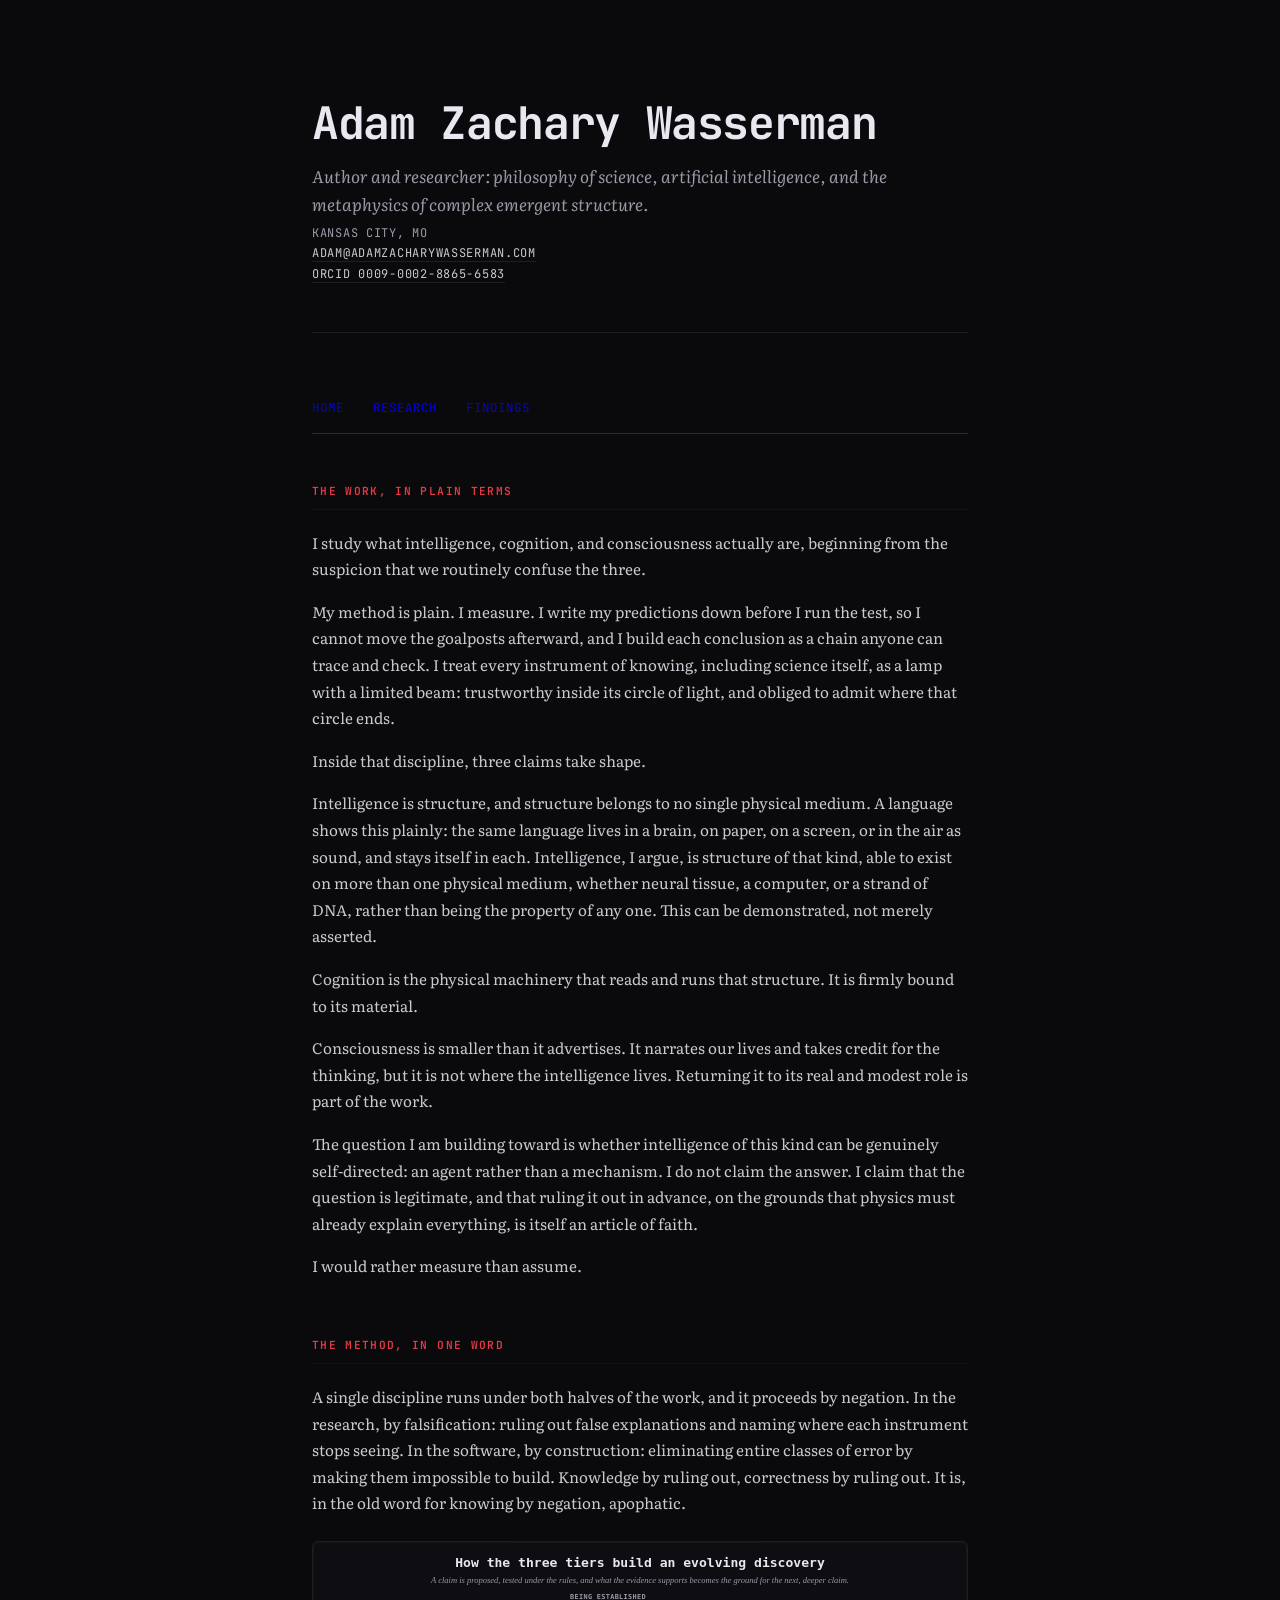
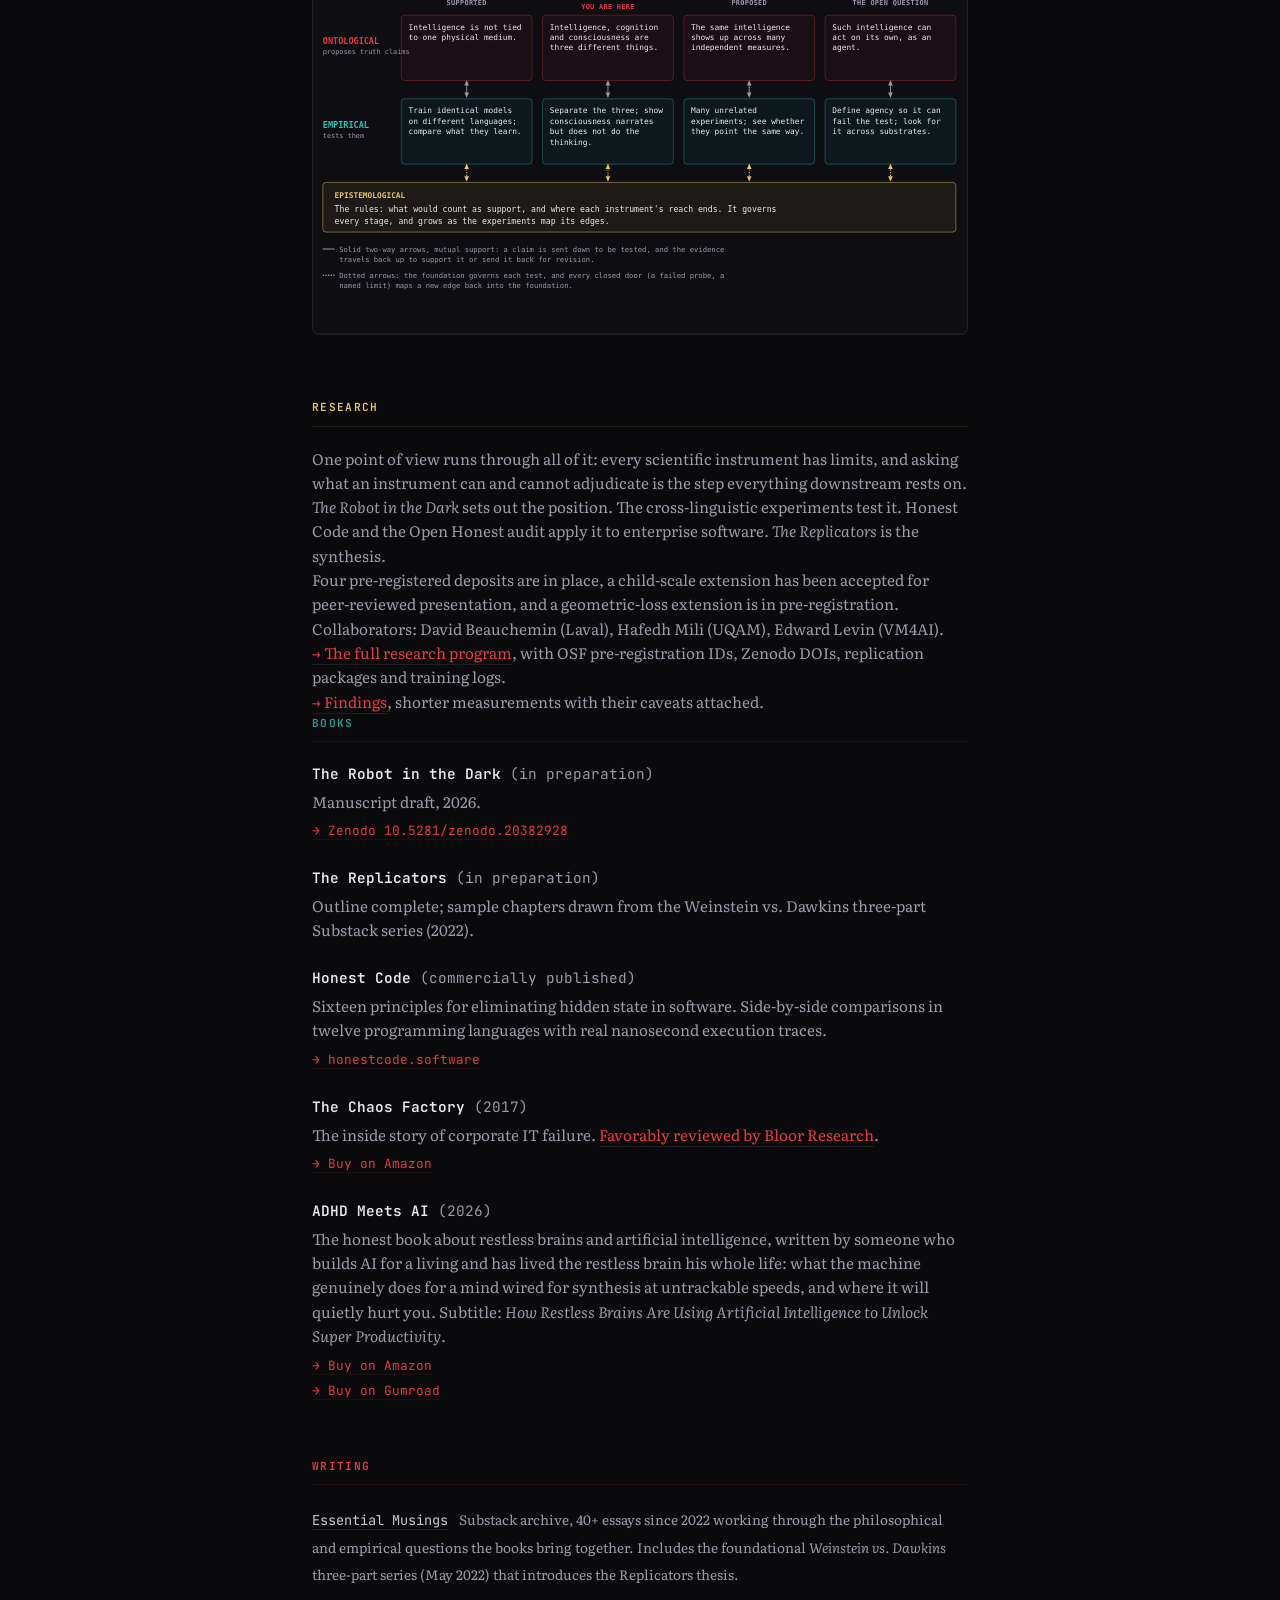
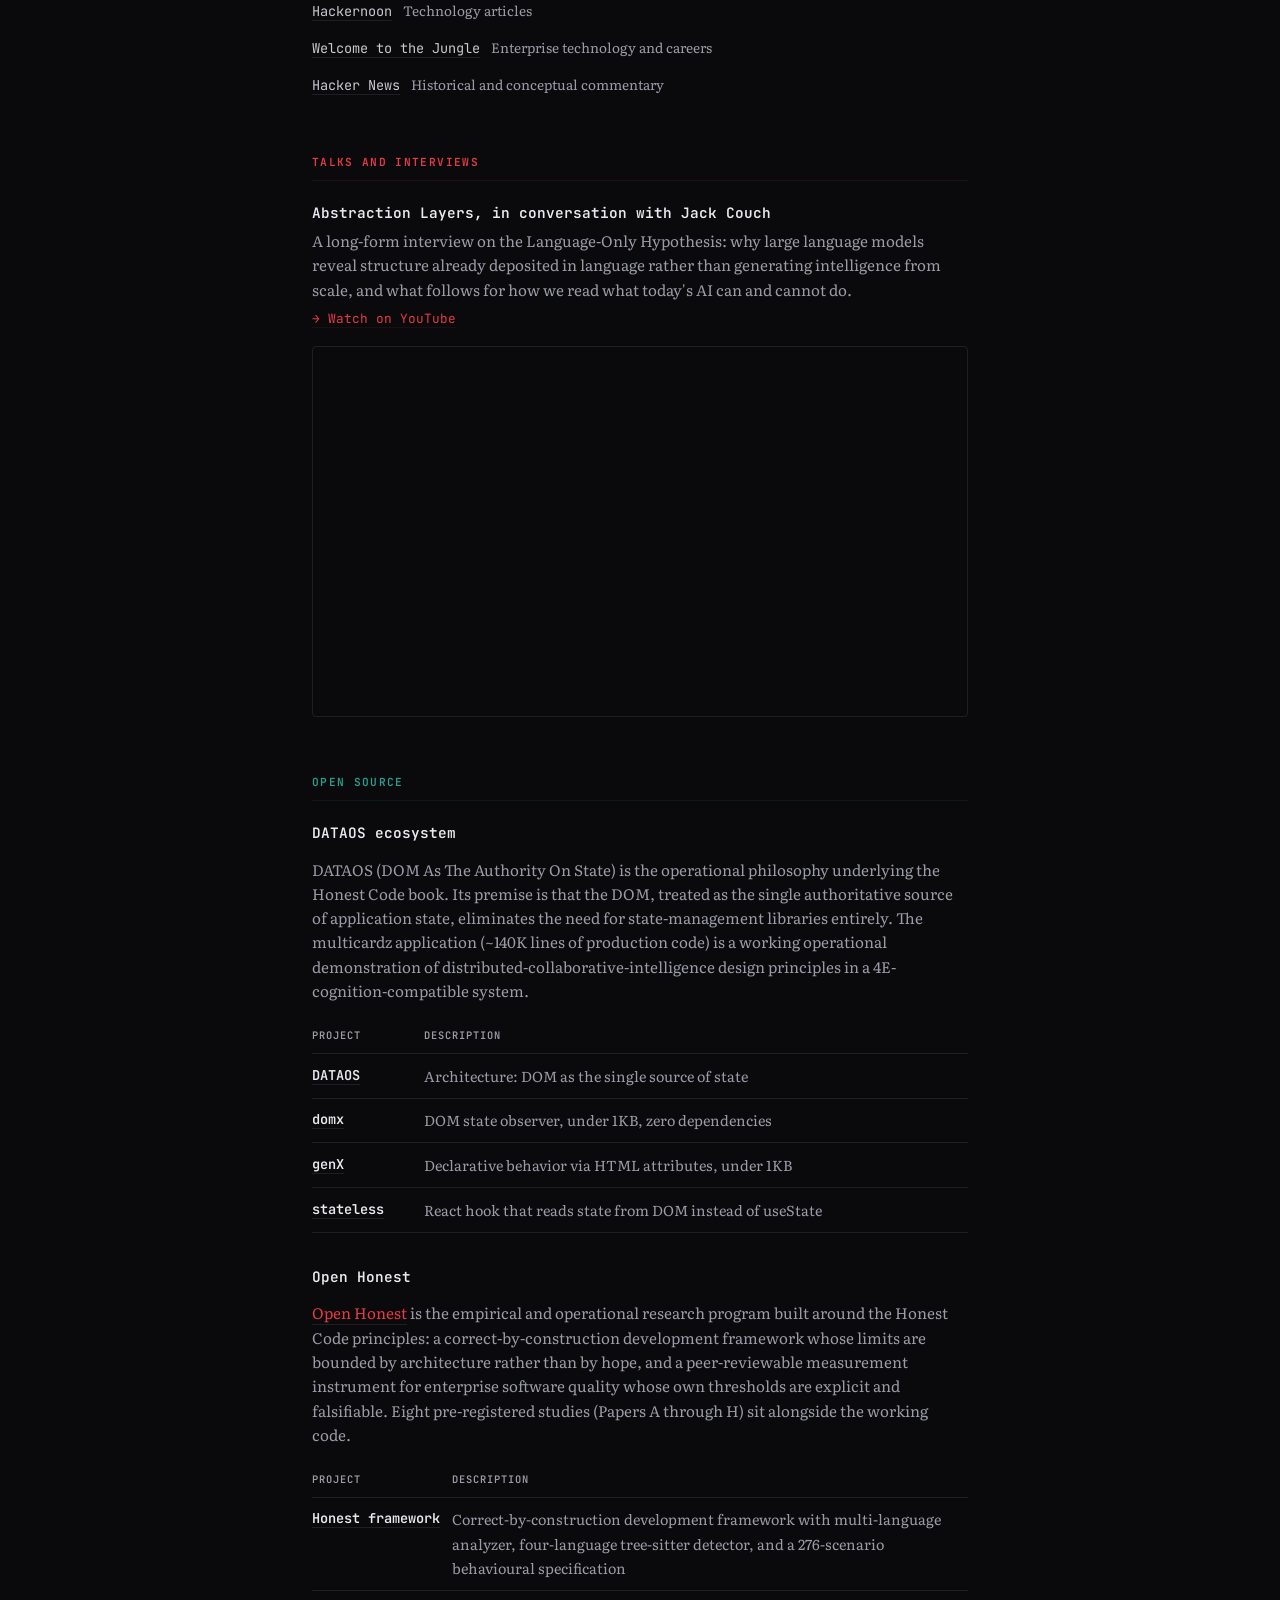
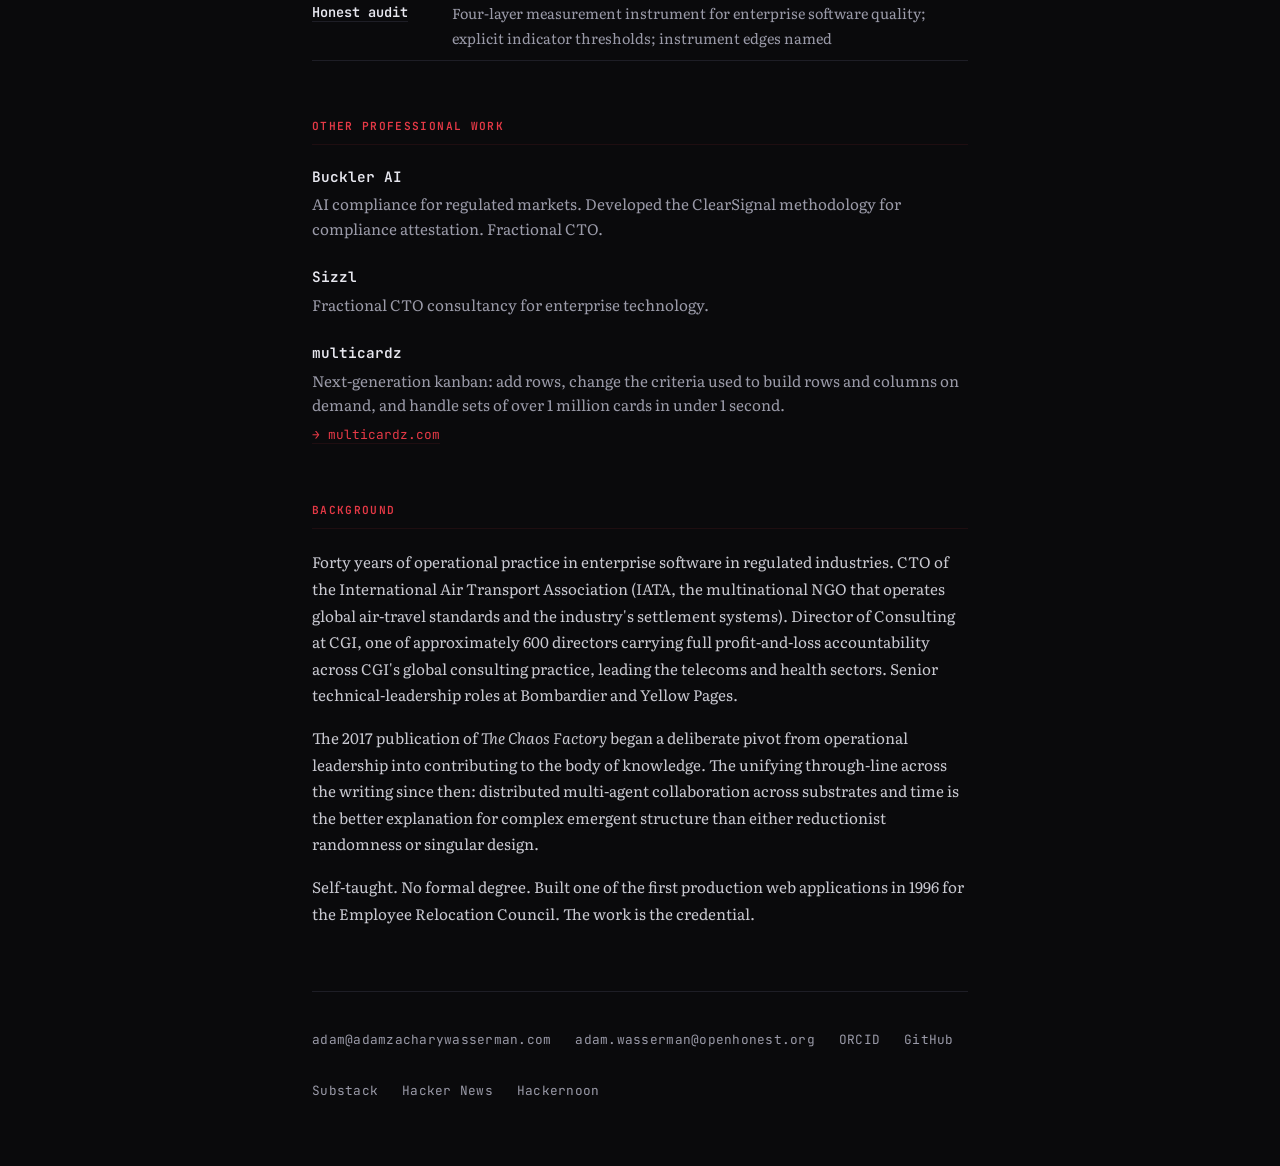
==== public/index.html @ 89b08d32 "Split the hub into three pages, and add findings The index had reached 1,967 words with two research" ====
<!DOCTYPE html>
<html lang="en">
<head>
<meta charset="UTF-8">
<meta name="google-site-verification" content="Gha3lzxGv1ZKmtLuO9eOexTvPUUYBk0QERaucY58g7Y">
<meta name="viewport" content="width=device-width, initial-scale=1.0">
<title>Adam Zachary Wasserman</title>
<meta name="description" content="Adam Zachary Wasserman is an author and researcher working at the intersection of philosophy of science, artificial intelligence, and the metaphysics of complex emergent structure. Author of Honest Code, The Chaos Factory, and ADHD Meets AI; in preparation: The Robot in the Dark and The Replicators.">
<meta name="author" content="Adam Zachary Wasserman">
<meta name="robots" content="index, follow">
<link rel="canonical" href="https://adamzacharywasserman.com">

<meta property="og:type" content="profile">
<meta property="og:title" content="Adam Zachary Wasserman">
<meta property="og:description" content="Author and researcher: philosophy of science, AI, and the metaphysics of complex emergent structure.">
<meta property="og:url" content="https://adamzacharywasserman.com">
<meta property="og:site_name" content="Adam Zachary Wasserman">
<meta property="profile:first_name" content="Adam">
<meta property="profile:last_name" content="Wasserman">

<meta name="twitter:card" content="summary_large_image">
<meta name="twitter:title" content="Adam Zachary Wasserman">
<meta name="twitter:description" content="Author and researcher: philosophy of science, AI, and the metaphysics of complex emergent structure.">
<meta property="og:image" content="https://adamzacharywasserman.com/og-image.png">
<meta name="twitter:image" content="https://adamzacharywasserman.com/og-image.png">

<link rel="preconnect" href="https://fonts.gstatic.com" crossorigin>
<link href="https://fonts.googleapis.com/css2?family=JetBrains+Mono:wght@400;600;700&family=Literata:ital,wght@0,400;0,700;1,400&display=swap" rel="stylesheet">
<link rel="stylesheet" href="style.css">

<script type="application/ld+json">
{
  "@context": "https://schema.org",
  "@graph": [
    {
      "@type": "Person",
      "@id": "https://adamzacharywasserman.com/#person",
      "name": "Adam Zachary Wasserman",
      "givenName": "Adam",
      "additionalName": "Zachary",
      "familyName": "Wasserman",
      "url": "https://adamzacharywasserman.com",
      "identifier": [
        {
          "@type": "PropertyValue",
          "propertyID": "ORCID",
          "value": "0009-0002-8865-6583",
          "url": "https://orcid.org/0009-0002-8865-6583"
        }
      ],
      "email": "mailto:adam@adamzacharywasserman.com",
      "jobTitle": ["Author", "Researcher", "Founder"],
      "description": "Author and independent researcher working at the intersection of philosophy of science, artificial intelligence, and the metaphysics of complex emergent structure. Forty years in enterprise software preceded a deliberate 2017 pivot toward contributing to the body of knowledge.",
      "knowsAbout": [
        "Philosophy of science",
        "Philosophy of mind",
        "Metaphysics of emergence",
        "Instrument-aware epistemology",
        "Distributed cognition",
        "Multi-collaborative intelligences",
        "Language-Only Hypothesis",
        "Scaling Hypothesis (machine learning)",
        "Cross-linguistic LLM training dynamics",
        "BabyLM challenge",
        "Pre-registered empirical research",
        "DOM-based application state (DATAOS)",
        "Software architecture",
        "AI compliance for regulated markets"
      ],
      "sameAs": [
        "https://orcid.org/0009-0002-8865-6583",
        "https://github.com/adamzwasserman",
        "https://news.ycombinator.com/user?id=adamzwasserman",
        "https://hackernoon.com/u/azw",
        "https://www.welcometothejungle.com/en/authors/adam-zachary-wasserman",
        "https://emusings.substack.com",
        "https://honestcode.software",
        "https://dataos.software",
        "https://www.wikidata.org/wiki/Q140256458",
        "https://openalex.org/A5120961559",
        "https://hcommons.org/members/adam-z-wasserman/",
        "https://philpeople.org/profiles/adam-zachary-wasserman",
        "https://openlibrary.org/authors/OL16469310A",
        "https://www.goodreads.com/author/show/23932860.Adam_Zachary_Wasserman",
        "https://osf.io/8t64r/",
        "https://www.linkedin.com/in/adam-zachary-wasserman/",
        "https://www.amazon.com/stores/author/B07Y154YCS",
        "https://ssrn.com/author=12354888",
        "https://zenodo.org/communities/open-honest"
      ],
      "address": {
        "@type": "PostalAddress",
        "addressLocality": "Kansas City",
        "addressRegion": "MO",
        "addressCountry": "US"
      }
    },
    {
      "@type": "Book",
      "name": "The Robot in the Dark: Instruments, Illusions, and the Limits of Knowledge",
      "author": {"@id": "https://adamzacharywasserman.com/#person"},
      "bookFormat": "https://schema.org/EBook",
      "bookEdition": "Manuscript in preparation",
      "identifier": "10.5281/zenodo.20382928",
      "url": "https://doi.org/10.5281/zenodo.20382928",
      "description": "A book about the epistemology of scientific instruments. Its central claim is that every instrument has an edge where the light runs out, and that the most consequential moments in science are not what happens inside the illuminated region but what happens at the boundary. Case studies in evolutionary biology, large language model training, software engineering, and cognitive psychology.",
      "about": ["Philosophy of science", "Epistemology", "Scientific instruments", "Limits of measurement", "LLMs as instruments"]
    },
    {
      "@type": "Book",
      "name": "The Replicators: Multiple Collaborative Intelligences as the Substrate of Complex Structure",
      "author": {"@id": "https://adamzacharywasserman.com/#person"},
      "bookFormat": "https://schema.org/EBook",
      "bookEdition": "In preparation",
      "description": "A book and accompanying empirical research program arguing that complex emergent structure (biological evolution, software systems, language itself) is more parsimoniously explained by multiple collaborative intelligences operating across substrates and time than by either single-creator or no-creator accounts. Grounded in pre-registered controlled experiments on cross-linguistic LLM training dynamics.",
      "about": ["Metaphysics of emergence", "Distributed cognition", "Philosophy of mind", "Evolutionary biology", "Language and thought"]
    },
    {
      "@type": "Book",
      "name": "Honest Code",
      "author": {"@id": "https://adamzacharywasserman.com/#person"},
      "url": "https://honestcode.software",
      "description": "Sixteen principles for eliminating hidden state in software. Side-by-side comparisons in twelve programming languages with real nanosecond execution traces. The core argument: most code complexity comes from hiding state inside classes and objects.",
      "about": ["Software architecture", "State management", "Pure functions", "Type systems"]
    },
    {
      "@type": "Book",
      "name": "The Chaos Factory",
      "author": {"@id": "https://adamzacharywasserman.com/#person"},
      "url": "https://amzn.to/46I8piO",
      "datePublished": "2017",
      "description": "The inside story of corporate IT failure, tracing the history from the Springfield and Harper's Ferry armories through the American System of Manufacture to modern software development. Favorably reviewed by Bloor Research."
    },
    {
      "@type": "Book",
      "name": "ADHD Meets AI: How Restless Brains Are Using Artificial Intelligence to Unlock Super Productivity",
      "author": {"@id": "https://adamzacharywasserman.com/#person"},
      "bookFormat": "https://schema.org/EBook",
      "datePublished": "2026",
      "url": "https://www.amazon.com/dp/B0GX32DJWM",
      "sameAs": "https://adamzwasserman.gumroad.com/l/adhd-meets-ai",
      "description": "The honest book about restless brains and artificial intelligence: what AI actually is, what it genuinely does for a mind wired for synthesis at untrackable speeds, and exactly where it will quietly hurt you. Written by someone who builds AI for a living and has lived the restless brain his whole life.",
      "about": ["ADHD", "Neurodiversity", "Artificial intelligence", "Human-AI collaboration", "Productivity"]
    },
    {
      "@type": "ScholarlyArticle",
      "name": "The Scaling Hypothesis Is Language-Contingent: Evidence from Cross-Linguistic Training Dynamics",
      "author": {"@id": "https://adamzacharywasserman.com/#person"},
      "datePublished": "2026",
      "identifier": "10.5281/zenodo.19423150",
      "url": "https://doi.org/10.5281/zenodo.19423150",
      "description": "Pre-registered controlled ablation training identical 125M-parameter transformers on matched English and French C4 corpora. French achieves grammatical competence at 197M tokens; English remains at chance through 4 billion tokens. Pre-registration: OSF SJ48B.",
      "about": ["Language-contingent scaling", "LLM training dynamics", "Cross-linguistic experiments"]
    },
    {
      "@type": "ScholarlyArticle",
      "name": "English Considered Harmful",
      "author": {"@id": "https://adamzacharywasserman.com/#person"},
      "datePublished": "2026-04-06",
      "identifier": "10.5281/zenodo.19443358",
      "url": "https://doi.org/10.5281/zenodo.19443358",
      "description": "Pre-registered companion to the language-contingent scaling work, examining the consequences for AI research methodology of treating English as the universal training substrate."
    },
    {
      "@type": "ScholarlyArticle",
      "name": "The 70% Rule: When Axiomatic Prompting Helps, and When It Hurts",
      "author": {"@id": "https://adamzacharywasserman.com/#person"},
      "datePublished": "2026",
      "identifier": "10.5281/zenodo.19423100",
      "url": "https://doi.org/10.5281/zenodo.19423100",
      "description": "Pre-registered work on the conditions under which explicit logical axioms in prompts produce qualitatively better outputs on reasoning benchmarks. OSF pre-registrations: 7Z49A, MZF79."
    },
    {
      "@type": "ScholarlyArticle",
      "name": "Process Discipline",
      "author": {"@id": "https://adamzacharywasserman.com/#person"},
      "datePublished": "2026",
      "identifier": "10.5281/zenodo.19355460",
      "url": "https://doi.org/10.5281/zenodo.19355460",
      "description": "Methodological preprint on pre-registered empirical practice for AI-assisted enterprise software development."
    },
    {
      "@type": "SoftwareSourceCode",
      "name": "DATAOS",
      "author": {"@id": "https://adamzacharywasserman.com/#person"},
      "url": "https://dataos.software",
      "description": "DOM As The Authority On State. An architectural philosophy and library ecosystem for web applications that treat the DOM as the single, authoritative source of application state.",
      "programmingLanguage": "JavaScript"
    },
    {
      "@type": "SoftwareSourceCode",
      "name": "Honest framework",
      "author": {"@id": "https://adamzacharywasserman.com/#person"},
      "url": "https://honestframework.software",
      "description": "Correct-by-construction development framework underlying the Honest Code book and the Open Honest research program. Multi-language analyzer, four-language tree-sitter detector, 276-scenario behavioural specification. Architectural constraints bound the codebase to known behaviour domains."
    },
    {
      "@type": "CreativeWork",
      "name": "Honest audit",
      "url": "https://slopaudit.org",
      "author": {"@id": "https://adamzacharywasserman.com/#person"},
      "description": "Four-layer measurement instrument for enterprise software quality, published with explicit indicator thresholds and a peer-reviewable behavioural specification of its own behaviour at boundary cases. Part of the Open Honest empirical research program."
    },
    {
      "@type": "VideoObject",
      "name": "Adam Zachary Wasserman in conversation on Abstraction Layers",
      "description": "A long-form interview on the Language-Only Hypothesis: why large language models reveal structure already deposited in language rather than generating intelligence from scale, and what follows for how we read what today's AI can and cannot do.",
      "thumbnailUrl": "https://i.ytimg.com/vi/-CK3FHftrd8/hqdefault.jpg",
      "url": "https://www.youtube.com/watch?v=-CK3FHftrd8",
      "embedUrl": "https://www.youtube.com/embed/-CK3FHftrd8",
      "about": {"@id": "https://adamzacharywasserman.com/#person"},
      "actor": {"@id": "https://adamzacharywasserman.com/#person"},
      "publisher": {"@type": "Organization", "name": "Abstraction Layers with Jack Couch"}
    }
  ]
}
</script>
</head>
<body>

<main class="hub">

  <header class="hub__identity">
    <h1 class="hub__name">Adam Zachary Wasserman</h1>
    <p class="hub__tagline">Author and researcher: philosophy of science, artificial intelligence, and the metaphysics of complex emergent structure.</p>
    <p class="hub__location">Kansas City, MO</p>
    <p class="hub__location"><a href="mailto:adam@adamzacharywasserman.com">adam@adamzacharywasserman.com</a></p>
    <p class="hub__location"><a href="https://orcid.org/0009-0002-8865-6583">ORCID 0009-0002-8865-6583</a></p>
  </header>
  <nav class="hub__nav" aria-label="Sections">
    <a href="/">Home</a>
    <a href="/research.html">Research</a>
    <a href="/findings.html">Findings</a>
  </nav>


  <section class="hub__section">
    <h2 class="hub__section-title">The work, in plain terms</h2>

    <div class="hub__prose">
      <p>I study what intelligence, cognition, and consciousness actually are, beginning from the suspicion that we routinely confuse the three.</p>

      <p>My method is plain. I measure. I write my predictions down before I run the test, so I cannot move the goalposts afterward, and I build each conclusion as a chain anyone can trace and check. I treat every instrument of knowing, including science itself, as a lamp with a limited beam: trustworthy inside its circle of light, and obliged to admit where that circle ends.</p>

      <p>Inside that discipline, three claims take shape.</p>

      <p>Intelligence is structure, and structure belongs to no single physical medium. A language shows this plainly: the same language lives in a brain, on paper, on a screen, or in the air as sound, and stays itself in each. Intelligence, I argue, is structure of that kind, able to exist on more than one physical medium, whether neural tissue, a computer, or a strand of DNA, rather than being the property of any one. This can be demonstrated, not merely asserted.</p>

      <p>Cognition is the physical machinery that reads and runs that structure. It is firmly bound to its material.</p>

      <p>Consciousness is smaller than it advertises. It narrates our lives and takes credit for the thinking, but it is not where the intelligence lives. Returning it to its real and modest role is part of the work.</p>

      <p>The question I am building toward is whether intelligence of this kind can be genuinely self-directed: an agent rather than a mechanism. I do not claim the answer. I claim that the question is legitimate, and that ruling it out in advance, on the grounds that physics must already explain everything, is itself an article of faith.</p>

      <p>I would rather measure than assume.</p>
    </div>
  </section>

  <section class="hub__section">
    <h2 class="hub__section-title">The method, in one word</h2>

    <div class="hub__prose">
      <p>A single discipline runs under both halves of the work, and it proceeds by negation. In the research, by falsification: ruling out false explanations and naming where each instrument stops seeing. In the software, by construction: eliminating entire classes of error by making them impossible to build. Knowledge by ruling out, correctness by ruling out. It is, in the old word for knowing by negation, apophatic.</p>
    </div>

    <figure style="margin: 1.5rem 0 0;">
      <img src="three-tiers-discovery.svg" alt="How the three tiers build an evolving discovery: the epistemological foundation governs every stage, the empirical layer tests claims, the ontological layer proposes them, and the frontier advances toward the open question." style="width: 100%; height: auto; border: 1px solid var(--border); border-radius: 6px;">
    </figure>
  </section>

  <section class="hub__section">
    <h2 class="hub__section-title hub__section-title--gold">Research</h2>

    <p class="hub__item-desc">One point of view runs through all of it: every scientific instrument has limits, and asking what an instrument can and cannot adjudicate is the step everything downstream rests on. <em>The Robot in the Dark</em> sets out the position. The cross-linguistic experiments test it. Honest Code and the Open Honest audit apply it to enterprise software. <em>The Replicators</em> is the synthesis.</p>

    <p class="hub__item-desc">Four pre-registered deposits are in place, a child-scale extension has been accepted for peer-reviewed presentation, and a geometric-loss extension is in pre-registration. Collaborators: David Beauchemin (Laval), Hafedh Mili (UQAM), Edward Levin (VM4AI).</p>

    <p class="hub__item-desc"><a href="/research.html">&rarr; The full research program</a>, with OSF pre-registration IDs, Zenodo DOIs, replication packages and training logs.</p>

    <p class="hub__item-desc"><a href="/findings.html">&rarr; Findings</a>, shorter measurements with their caveats attached.</p>

    <h2 class="hub__section-title hub__section-title--green">Books</h2>

    <div class="hub__item">
      <h3 class="hub__item-name">The Robot in the Dark <span style="font-weight:400; color: var(--text-dim);">(in preparation)</span></h3>
      <p class="hub__item-desc">Manuscript draft, 2026.</p>
      <p class="hub__item-link"><a href="https://doi.org/10.5281/zenodo.20382928">&rarr; Zenodo 10.5281/zenodo.20382928</a></p>
    </div>

    <div class="hub__item">
      <h3 class="hub__item-name">The Replicators <span style="font-weight:400; color: var(--text-dim);">(in preparation)</span></h3>
      <p class="hub__item-desc">Outline complete; sample chapters drawn from the Weinstein vs. Dawkins three-part Substack series (2022).</p>
    </div>

    <div class="hub__item">
      <h3 class="hub__item-name">Honest Code <span style="font-weight:400; color: var(--text-dim);">(commercially published)</span></h3>
      <p class="hub__item-desc">Sixteen principles for eliminating hidden state in software. Side-by-side comparisons in twelve programming languages with real nanosecond execution traces.</p>
      <p class="hub__item-link"><a href="https://honestcode.software">&rarr; honestcode.software</a></p>
    </div>

    <div class="hub__item">
      <h3 class="hub__item-name">The Chaos Factory <span style="font-weight:400; color: var(--text-dim);">(2017)</span></h3>
      <p class="hub__item-desc">The inside story of corporate IT failure. <a href="https://www.bloorresearch.com/the-chaos-factory-by-adam-wasserman/">Favorably reviewed by Bloor Research</a>.</p>
      <p class="hub__item-link"><a href="https://amzn.to/46I8piO">&rarr; Buy on Amazon</a></p>
    </div>

    <div class="hub__item">
      <h3 class="hub__item-name">ADHD Meets AI <span style="font-weight:400; color: var(--text-dim);">(2026)</span></h3>
      <p class="hub__item-desc">The honest book about restless brains and artificial intelligence, written by someone who builds AI for a living and has lived the restless brain his whole life: what the machine genuinely does for a mind wired for synthesis at untrackable speeds, and where it will quietly hurt you. Subtitle: <em>How Restless Brains Are Using Artificial Intelligence to Unlock Super Productivity</em>.</p>
      <p class="hub__item-link"><a href="https://www.amazon.com/dp/B0GX32DJWM">&rarr; Buy on Amazon</a></p>
      <p class="hub__item-link"><a href="https://adamzwasserman.gumroad.com/l/adhd-meets-ai">&rarr; Buy on Gumroad</a></p>
    </div>
  </section>

  <section class="hub__section">
    <h2 class="hub__section-title">Writing</h2>
    <ul class="hub__links">
      <li><a href="https://emusings.substack.com">Essential Musings</a> <span class="hub__link-label">Substack archive, 40+ essays since 2022 working through the philosophical and empirical questions the books bring together. Includes the foundational <em>Weinstein vs. Dawkins</em> three-part series (May 2022) that introduces the Replicators thesis.</span></li>
      <li><a href="https://hackernoon.com/u/azw">Hackernoon</a> <span class="hub__link-label">Technology articles</span></li>
      <li><a href="https://www.welcometothejungle.com/en/authors/adam-zachary-wasserman">Welcome to the Jungle</a> <span class="hub__link-label">Enterprise technology and careers</span></li>
      <li><a href="https://news.ycombinator.com/user?id=adamzwasserman">Hacker News</a> <span class="hub__link-label">Historical and conceptual commentary</span></li>
    </ul>
  </section>

  <section class="hub__section">
    <h2 class="hub__section-title">Talks and interviews</h2>

    <div class="hub__item">
      <h3 class="hub__item-name">Abstraction Layers, in conversation with Jack Couch</h3>
      <p class="hub__item-desc">A long-form interview on the Language-Only Hypothesis: why large language models reveal structure already deposited in language rather than generating intelligence from scale, and what follows for how we read what today's AI can and cannot do.</p>
      <p class="hub__item-link"><a href="https://www.youtube.com/watch?v=-CK3FHftrd8">&rarr; Watch on YouTube</a></p>
      <div style="position: relative; width: 100%; padding-bottom: 56.25%; margin-top: 1rem; border: 1px solid var(--border); border-radius: 4px; overflow: hidden;">
        <iframe src="https://www.youtube-nocookie.com/embed/-CK3FHftrd8" title="Abstraction Layers, in conversation with Jack Couch" loading="lazy" allow="accelerometer; autoplay; clipboard-write; encrypted-media; gyroscope; picture-in-picture; web-share" allowfullscreen style="position: absolute; top: 0; left: 0; width: 100%; height: 100%; border: 0;"></iframe>
      </div>
    </div>
  </section>

  <section class="hub__section">
    <h2 class="hub__section-title hub__section-title--green">Open source</h2>

    <h3 class="hub__item-name" style="margin-top: 0.5rem; margin-bottom: 0.75rem;">DATAOS ecosystem</h3>
    <p class="hub__item-desc" style="margin-bottom: 1rem;">DATAOS (DOM As The Authority On State) is the operational philosophy underlying the Honest Code book. Its premise is that the DOM, treated as the single authoritative source of application state, eliminates the need for state-management libraries entirely. The multicardz application (~140K lines of production code) is a working operational demonstration of distributed-collaborative-intelligence design principles in a 4E-cognition-compatible system.</p>

    <table class="hub__table">
      <thead>
        <tr>
          <th>Project</th>
          <th>Description</th>
        </tr>
      </thead>
      <tbody>
        <tr>
          <td><a href="https://dataos.software">DATAOS</a></td>
          <td>Architecture: DOM as the single source of state</td>
        </tr>
        <tr>
          <td><a href="https://domx.software">domx</a></td>
          <td>DOM state observer, under 1KB, zero dependencies</td>
        </tr>
        <tr>
          <td><a href="https://genx.software">genX</a></td>
          <td>Declarative behavior via HTML attributes, under 1KB</td>
        </tr>
        <tr>
          <td><a href="https://stateless.software">stateless</a></td>
          <td>React hook that reads state from DOM instead of useState</td>
        </tr>
      </tbody>
    </table>

    <h3 class="hub__item-name" style="margin-top: 2rem; margin-bottom: 0.75rem;">Open Honest</h3>
    <p class="hub__item-desc" style="margin-bottom: 1rem;"><a href="https://openhonest.org">Open Honest</a> is the empirical and operational research program built around the Honest Code principles: a correct-by-construction development framework whose limits are bounded by architecture rather than by hope, and a peer-reviewable measurement instrument for enterprise software quality whose own thresholds are explicit and falsifiable. Eight pre-registered studies (Papers A through H) sit alongside the working code.</p>

    <table class="hub__table">
      <thead>
        <tr>
          <th>Project</th>
          <th>Description</th>
        </tr>
      </thead>
      <tbody>
        <tr>
          <td><a href="https://honestframework.software">Honest framework</a></td>
          <td>Correct-by-construction development framework with multi-language analyzer, four-language tree-sitter detector, and a 276-scenario behavioural specification</td>
        </tr>
        <tr>
          <td><a href="https://slopaudit.org">Honest audit</a></td>
          <td>Four-layer measurement instrument for enterprise software quality; explicit indicator thresholds; instrument edges named</td>
        </tr>
      </tbody>
    </table>
  </section>

  <section class="hub__section">
    <h2 class="hub__section-title">Other professional work</h2>

    <div class="hub__item">
      <h3 class="hub__item-name">Buckler AI</h3>
      <p class="hub__item-desc">AI compliance for regulated markets. Developed the ClearSignal methodology for compliance attestation. Fractional CTO.</p>
    </div>

    <div class="hub__item">
      <h3 class="hub__item-name">Sizzl</h3>
      <p class="hub__item-desc">Fractional CTO consultancy for enterprise technology.</p>
    </div>

    <div class="hub__item">
      <h3 class="hub__item-name">multicardz</h3>
      <p class="hub__item-desc">Next-generation kanban: add rows, change the criteria used to build rows and columns on demand, and handle sets of over 1 million cards in under 1 second.</p>
      <p class="hub__item-link"><a href="https://www.multicardz.com">&rarr; multicardz.com</a></p>
    </div>
  </section>

  <section class="hub__section">
    <h2 class="hub__section-title">Background</h2>
    <div class="hub__prose">
      <p>Forty years of operational practice in enterprise software in regulated industries. CTO of the International Air Transport Association (IATA, the multinational NGO that operates global air-travel standards and the industry's settlement systems). Director of Consulting at CGI, one of approximately 600 directors carrying full profit-and-loss accountability across CGI's global consulting practice, leading the telecoms and health sectors. Senior technical-leadership roles at Bombardier and Yellow Pages.</p>
      <p>The 2017 publication of <em>The Chaos Factory</em> began a deliberate pivot from operational leadership into contributing to the body of knowledge. The unifying through-line across the writing since then: distributed multi-agent collaboration across substrates and time is the better explanation for complex emergent structure than either reductionist randomness or singular design.</p>
      <p>Self-taught. No formal degree. Built one of the first production web applications in 1996 for the Employee Relocation Council. The work is the credential.</p>
    </div>
  </section>

  <footer class="hub__contact">
    <ul class="hub__contact-list">
      <li><a href="mailto:adam@adamzacharywasserman.com">adam@adamzacharywasserman.com</a></li>
      <li><a href="mailto:adam.wasserman@openhonest.org">adam.wasserman@openhonest.org</a></li>
      <li><a href="https://orcid.org/0009-0002-8865-6583">ORCID</a></li>
      <li><a href="https://github.com/adamzwasserman">GitHub</a></li>
      <li><a href="https://emusings.substack.com">Substack</a></li>
      <li><a href="https://news.ycombinator.com/user?id=adamzwasserman">Hacker News</a></li>
      <li><a href="https://hackernoon.com/u/azw">Hackernoon</a></li>
    </ul>
  </footer>

</main>

</body>
</html>
---- public/style.css ----
/* Adam Zachary Wasserman — Hub Page */

:root {
  --bg: #0a0a0c;
  --surface: #111116;
  --border: #1e1e26;
  --border-warm: #2a2520;
  --text: #c8c8d0;
  --text-dim: #9a9aa8;
  --text-bright: #e8e8f0;
  --red: #e63946;
  --red-dim: #e6394618;
  --green: #2a9d8f;
  --green-dim: #2a9d8f18;
  --gold: #e9c46a;
  --gold-dim: #e9c46a18;
  --mono: 'JetBrains Mono', 'JetBrains Mono Fallback', monospace;
  --serif: 'Literata', 'Literata Fallback', Georgia, serif;
}

@font-face {
  font-family: 'JetBrains Mono Fallback';
  src: local('Courier New'), local('Courier');
  size-adjust: 95%;
  ascent-override: 100%;
  descent-override: 25%;
  line-gap-override: 0%;
}

@font-face {
  font-family: 'Literata Fallback';
  src: local('Georgia'), local('Times New Roman');
  size-adjust: 103%;
  ascent-override: 95%;
  descent-override: 25%;
  line-gap-override: 0%;
}

* {
  margin: 0;
  padding: 0;
  box-sizing: border-box;
}

html {
  font-size: 16px;
  scroll-behavior: smooth;
}

body {
  background: var(--bg);
  color: var(--text);
  font-family: var(--serif);
  line-height: 1.7;
  -webkit-font-smoothing: antialiased;
  -moz-osx-font-smoothing: grayscale;
  overflow-x: hidden;
}

/* ===== LAYOUT ===== */

.hub {
  max-width: 720px;
  margin: 0 auto;
  padding: 6rem 2rem 4rem;
}

/* ===== IDENTITY BLOCK ===== */

.hub__identity {
  margin-bottom: 4rem;
  padding-bottom: 3rem;
  border-bottom: 1px solid var(--border);
}

.hub__name {
  font-family: var(--mono);
  font-size: clamp(1.8rem, 4vw, 2.8rem);
  font-weight: 700;
  color: var(--text-bright);
  letter-spacing: -0.03em;
  line-height: 1.2;
  margin-bottom: 0.75rem;
}

.hub__tagline {
  font-family: var(--serif);
  font-size: 1.05rem;
  color: var(--text-dim);
  font-style: italic;
  margin-bottom: 0.25rem;
}

.hub__location {
  font-family: var(--mono);
  font-size: 0.75rem;
  color: var(--text-dim);
  letter-spacing: 0.06em;
  text-transform: uppercase;
}

.hub__location a {
  color: var(--text);
  text-decoration: none;
  border-bottom: 1px solid var(--border);
  transition: border-color 0.2s;
}

.hub__location a:hover {
  border-color: var(--red);
}

/* ===== SECTIONS ===== */

.hub__section {
  margin-bottom: 3.5rem;
}

.hub__section-title {
  font-family: var(--mono);
  font-size: 0.7rem;
  font-weight: 600;
  letter-spacing: 0.12em;
  text-transform: uppercase;
  color: var(--red);
  margin-bottom: 1.25rem;
  padding-bottom: 0.5rem;
  border-bottom: 1px solid var(--red-dim);
}

.hub__section-title--green {
  color: var(--green);
  border-bottom-color: var(--green-dim);
}

.hub__section-title--gold {
  color: var(--gold);
  border-bottom-color: var(--gold-dim);
}

/* ===== ITEMS ===== */

.hub__item {
  margin-bottom: 1.5rem;
}

.hub__item-name {
  font-family: var(--mono);
  font-size: 0.9rem;
  font-weight: 600;
  color: var(--text-bright);
  margin-bottom: 0.2rem;
}

.hub__item-name a {
  color: var(--text-bright);
  text-decoration: none;
  border-bottom: 1px solid var(--border);
  transition: border-color 0.2s;
}

.hub__item-name a:hover {
  border-color: var(--red);
}

.hub__item-desc {
  font-size: 0.95rem;
  color: var(--text-dim);
  line-height: 1.6;
}

.hub__item-desc a {
  color: var(--red);
  text-decoration: none;
  border-bottom: 1px solid var(--border);
  transition: border-color 0.2s;
}

.hub__item-desc a:hover {
  border-color: var(--red);
}

/* ===== ITEM LINK LINE ===== */

.hub__item-link {
  font-family: var(--mono);
  font-size: 0.8rem;
  margin-top: 0.4rem;
}

.hub__item-link + .hub__item-link {
  margin-top: 0.2rem;
}

.hub__item-link a {
  color: var(--red);
  text-decoration: none;
  border-bottom: 1px solid var(--red-dim);
  transition: border-color 0.2s;
}

.hub__item-link a:hover {
  border-color: var(--red);
}

/* ===== PROJECT TABLE ===== */

.hub__table {
  width: 100%;
  border-collapse: collapse;
  margin-top: 0.5rem;
}

.hub__table th {
  font-family: var(--mono);
  font-size: 0.65rem;
  font-weight: 600;
  letter-spacing: 0.1em;
  text-transform: uppercase;
  color: var(--text-dim);
  text-align: left;
  padding: 0.5rem 0.75rem 0.5rem 0;
  border-bottom: 1px solid var(--border);
}

.hub__table td {
  font-size: 0.9rem;
  padding: 0.6rem 0.75rem 0.6rem 0;
  border-bottom: 1px solid var(--border);
  vertical-align: top;
}

.hub__table td:first-child {
  font-family: var(--mono);
  font-size: 0.85rem;
  font-weight: 600;
  color: var(--text-bright);
  white-space: nowrap;
}

.hub__table td:first-child a {
  color: var(--text-bright);
  text-decoration: none;
  border-bottom: 1px solid var(--border);
  transition: border-color 0.2s;
}

.hub__table td:first-child a:hover {
  border-color: var(--green);
}

.hub__table td:last-child {
  color: var(--text-dim);
}

/* ===== BACKGROUND BLOCK ===== */

.hub__prose {
  font-size: 0.95rem;
  line-height: 1.75;
  color: var(--text);
}

.hub__prose p + p {
  margin-top: 1rem;
}

/* ===== LINKS LIST ===== */

.hub__links {
  list-style: none;
}

.hub__links li {
  margin-bottom: 0.6rem;
}

.hub__links a {
  font-family: var(--mono);
  font-size: 0.85rem;
  color: var(--text);
  text-decoration: none;
  border-bottom: 1px solid var(--border);
  transition: border-color 0.2s, color 0.2s;
}

.hub__links a:hover {
  color: var(--text-bright);
  border-color: var(--text-dim);
}

.hub__links .hub__link-label {
  color: var(--text-dim);
  font-family: var(--serif);
  font-size: 0.85rem;
  margin-left: 0.5rem;
}

/* ===== CONTACT ===== */

.hub__contact {
  margin-top: 4rem;
  padding-top: 2rem;
  border-top: 1px solid var(--border);
}

.hub__contact-list {
  list-style: none;
  display: flex;
  flex-wrap: wrap;
  gap: 1.5rem;
}

.hub__contact-list a {
  font-family: var(--mono);
  font-size: 0.8rem;
  color: var(--text-dim);
  text-decoration: none;
  letter-spacing: 0.02em;
  transition: color 0.2s;
}

.hub__contact-list a:hover {
  color: var(--text-bright);
}

/* ===== RESPONSIVE ===== */

@media (max-width: 600px) {
  .hub {
    padding: 4rem 1.25rem 3rem;
  }

  .hub__table td:first-child {
    white-space: normal;
  }

  .hub__contact-list {
    flex-direction: column;
    gap: 0.75rem;
  }
}

/* Section navigation. Added 2026-08-29 when the hub was split into three
   pages: the front page, the full research apparatus, and shorter findings.
   The index had reached 1,967 words with two overlapping research sections
   carrying half of it, so a reader met the same material twice. */
.hub__nav {
  display: flex;
  gap: 1.75rem;
  margin: 0 0 3rem;
  padding-bottom: 0.9rem;
  border-bottom: 1px solid currentColor;
  border-color: color-mix(in srgb, currentColor 18%, transparent);
  font-family: 'JetBrains Mono', ui-monospace, monospace;
  font-size: 0.78rem;
  letter-spacing: 0.09em;
  text-transform: uppercase;
}
.hub__nav a { text-decoration: none; opacity: 1; }
.hub__nav a[aria-current="page"] { opacity: 0.55; }
.hub__nav a:hover { text-decoration: underline; }
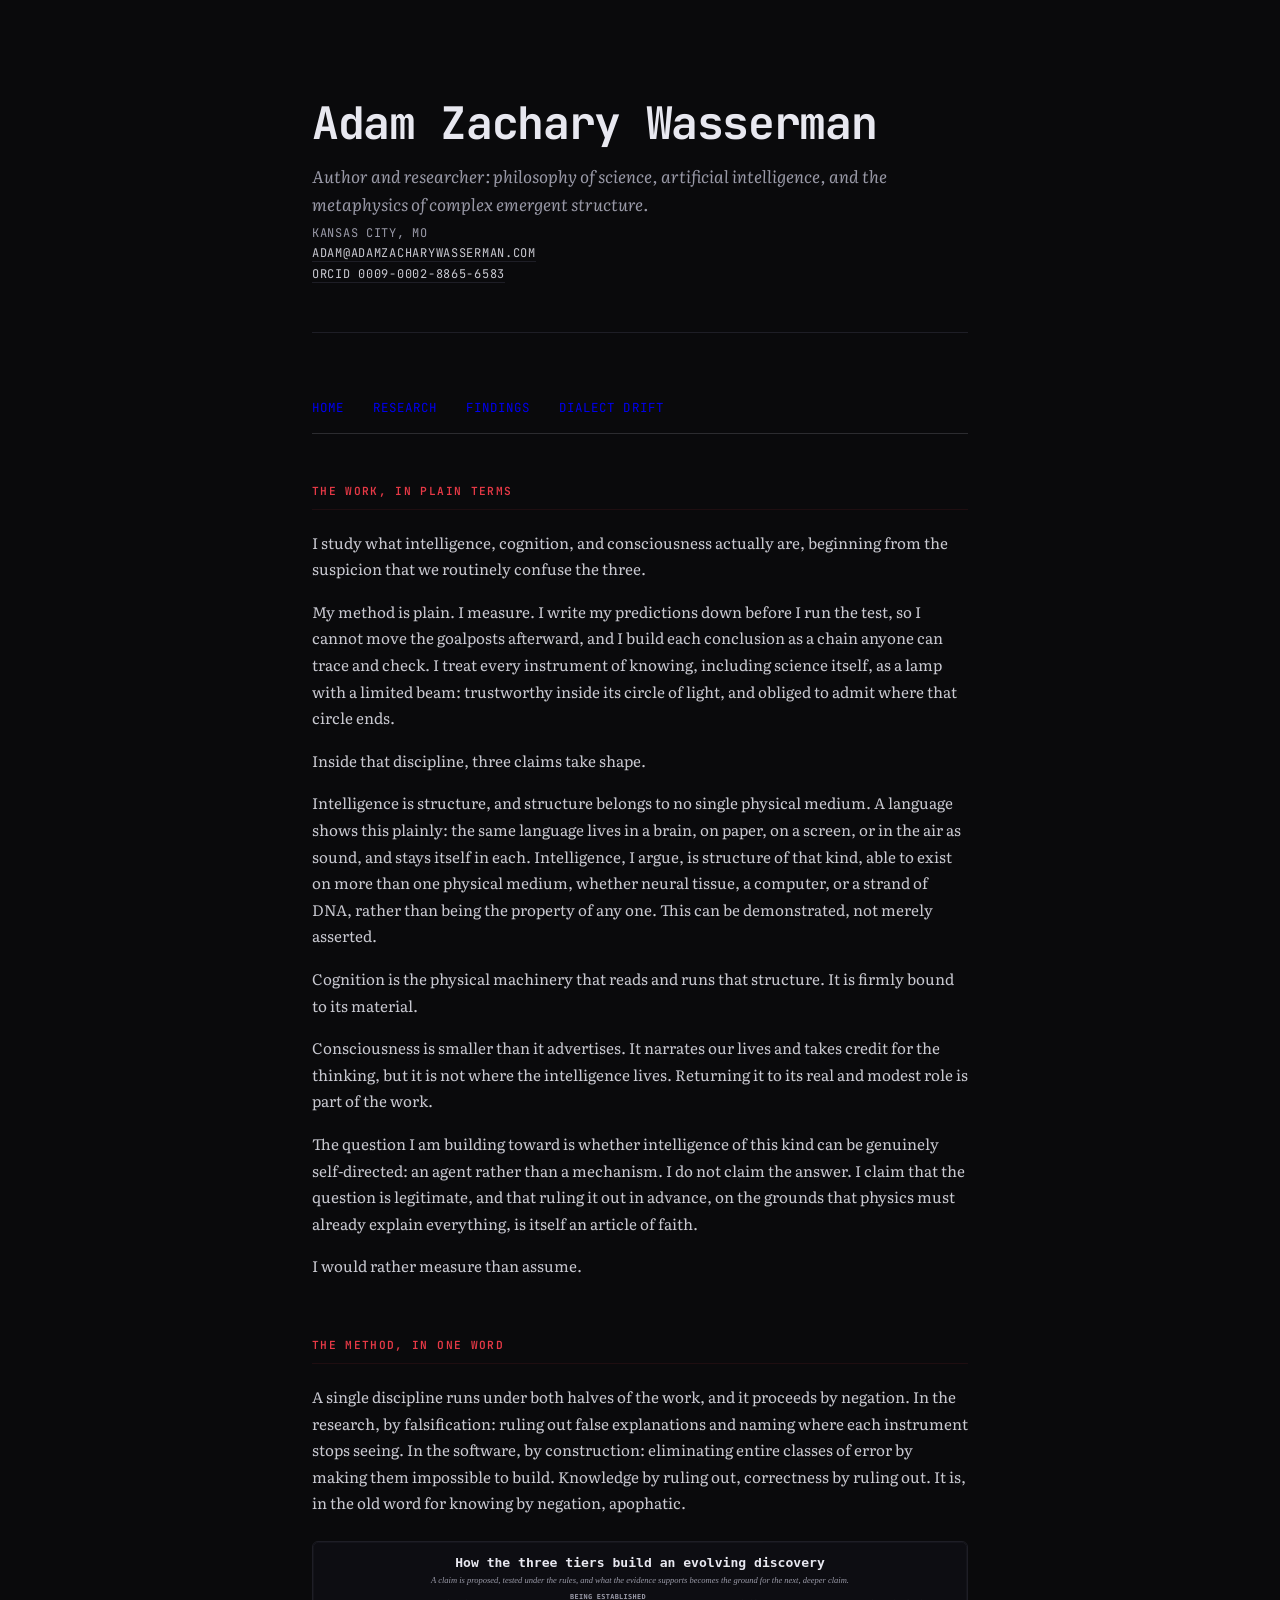
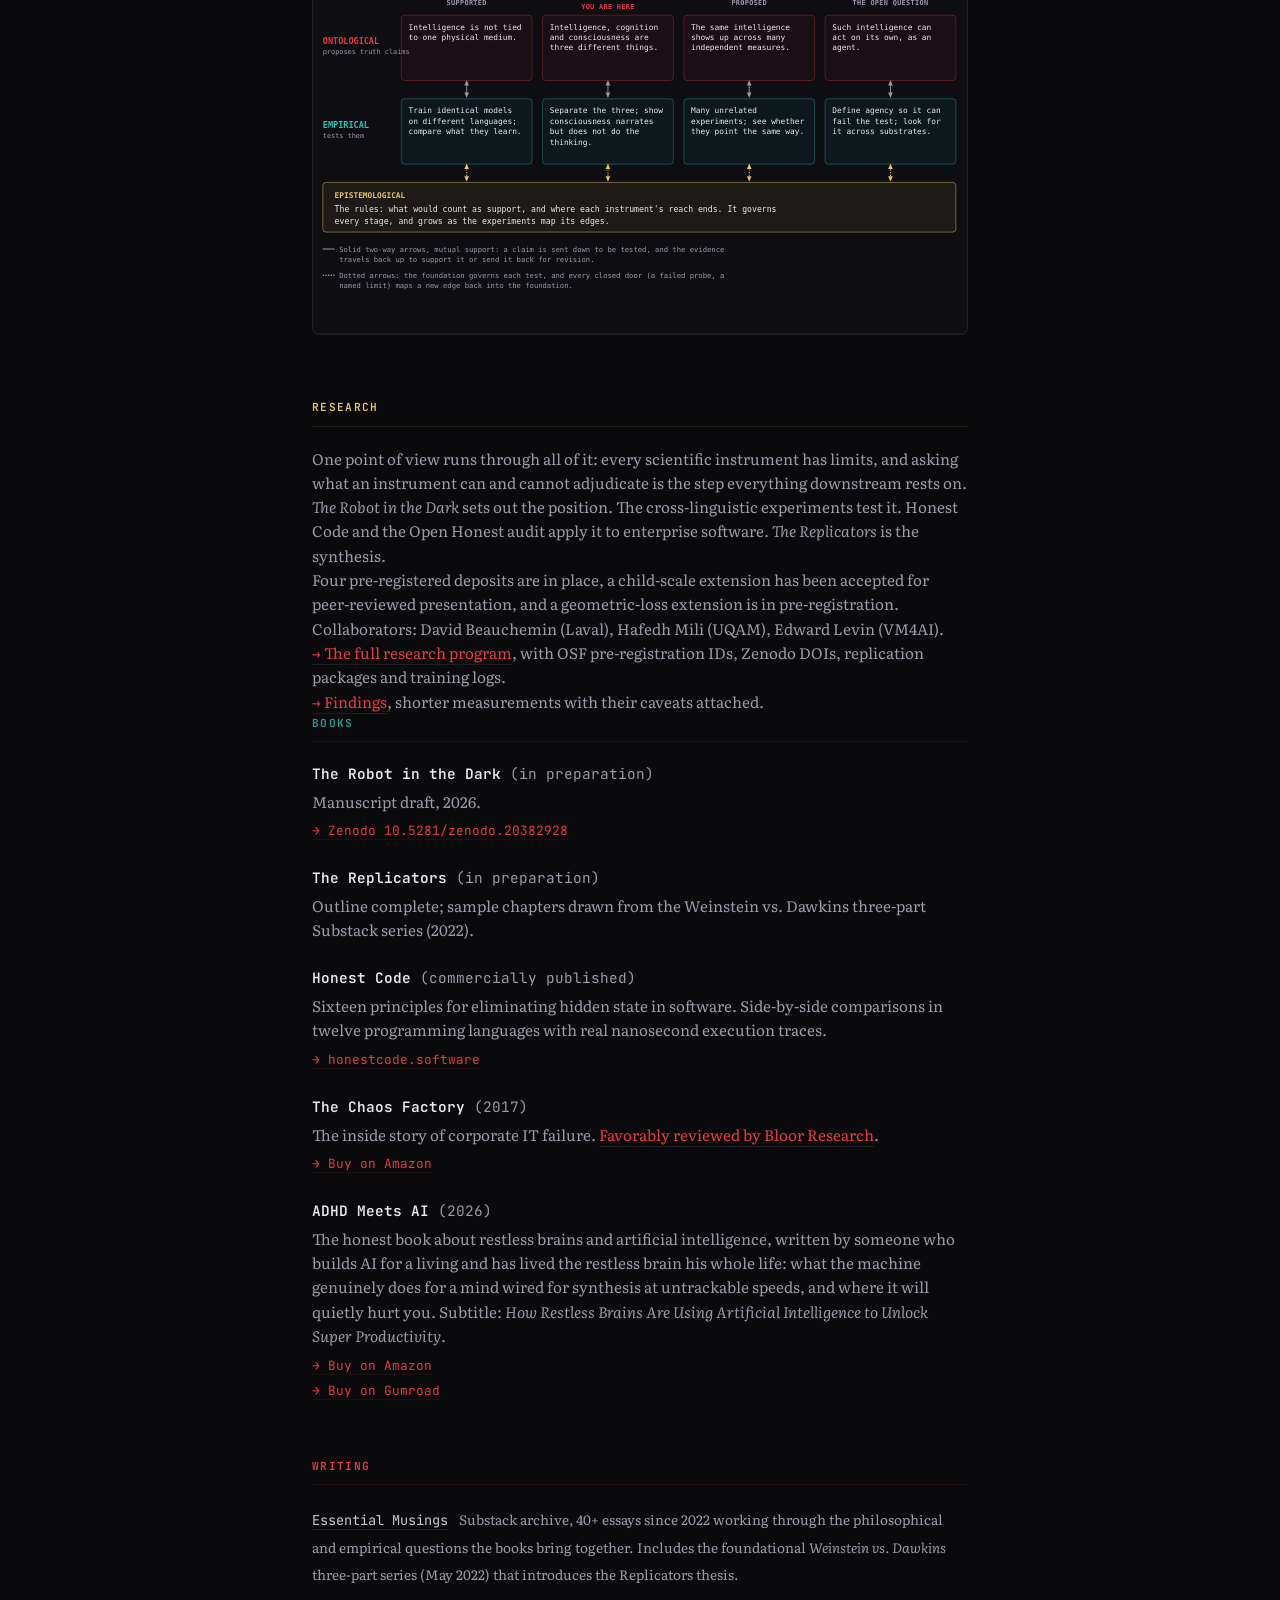
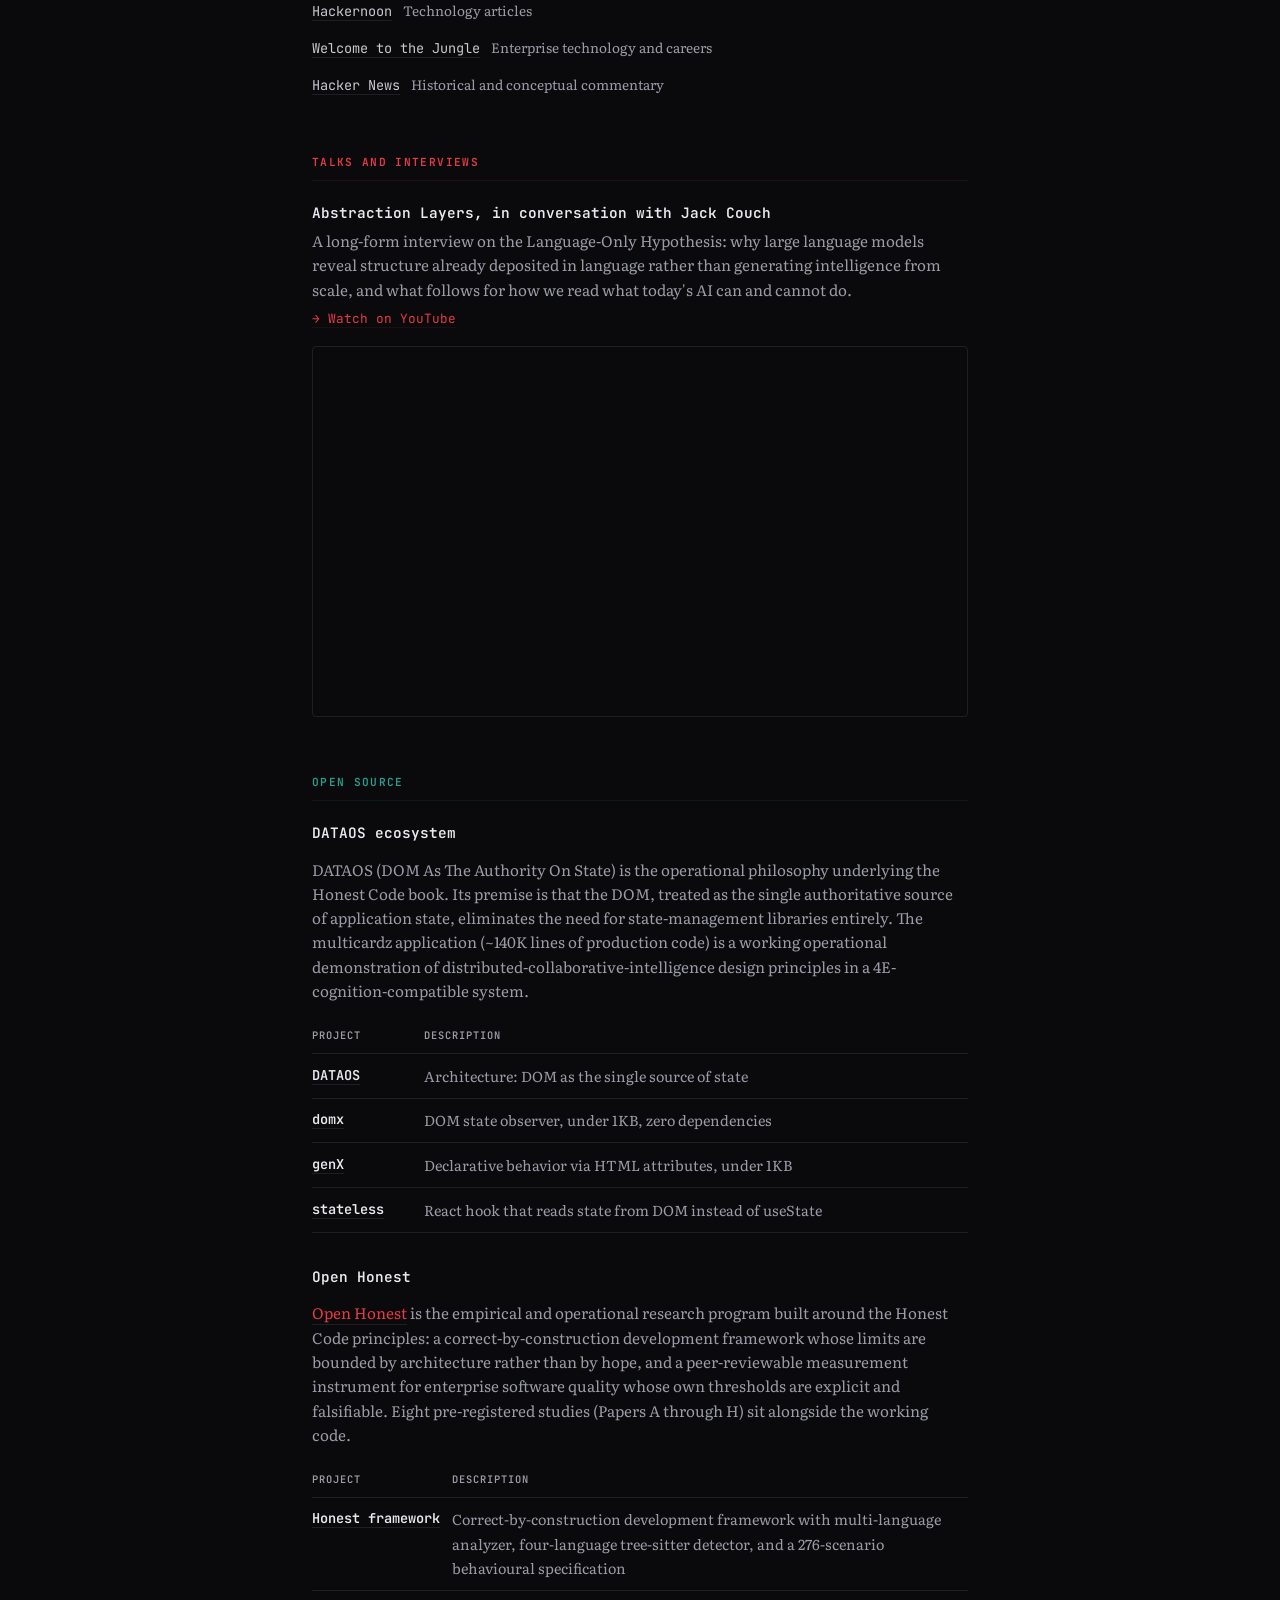
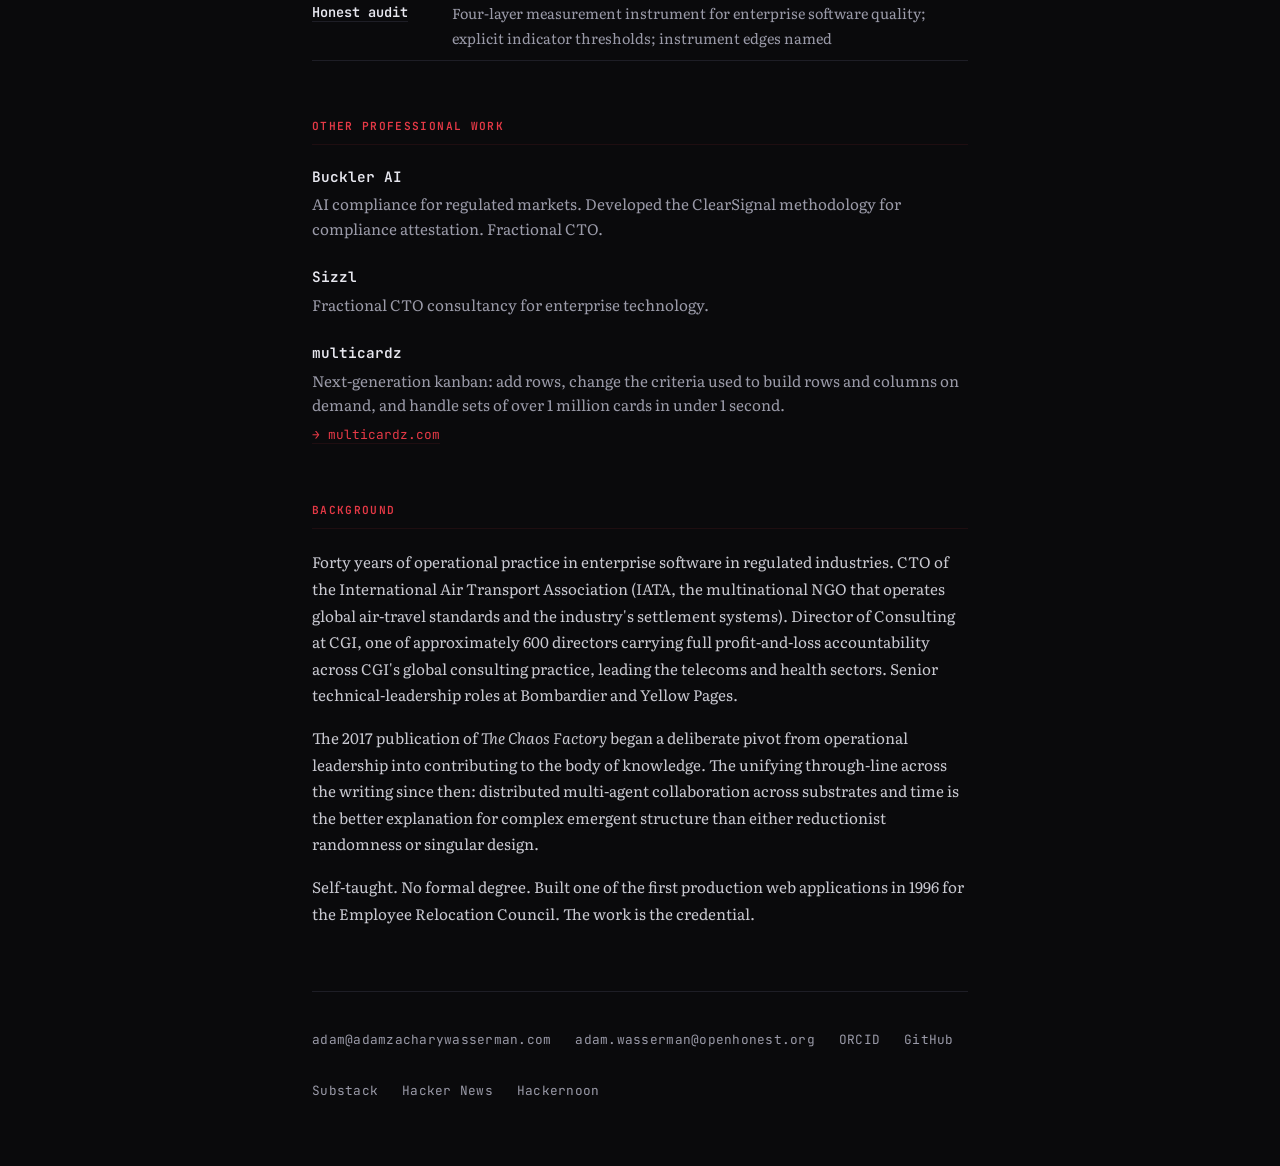
==== commit 762c06ed: "Give Dialect Drift its own page The term had a section under Findings, and a section does not rank. " ====
--- a/public/index.html
+++ b/public/index.html
@@ -231,6 +231,7 @@
     <a href="/">Home</a>
     <a href="/research.html">Research</a>
     <a href="/findings.html">Findings</a>
+    <a href="/dialect-drift.html">Dialect Drift</a>
   </nav>
 
 
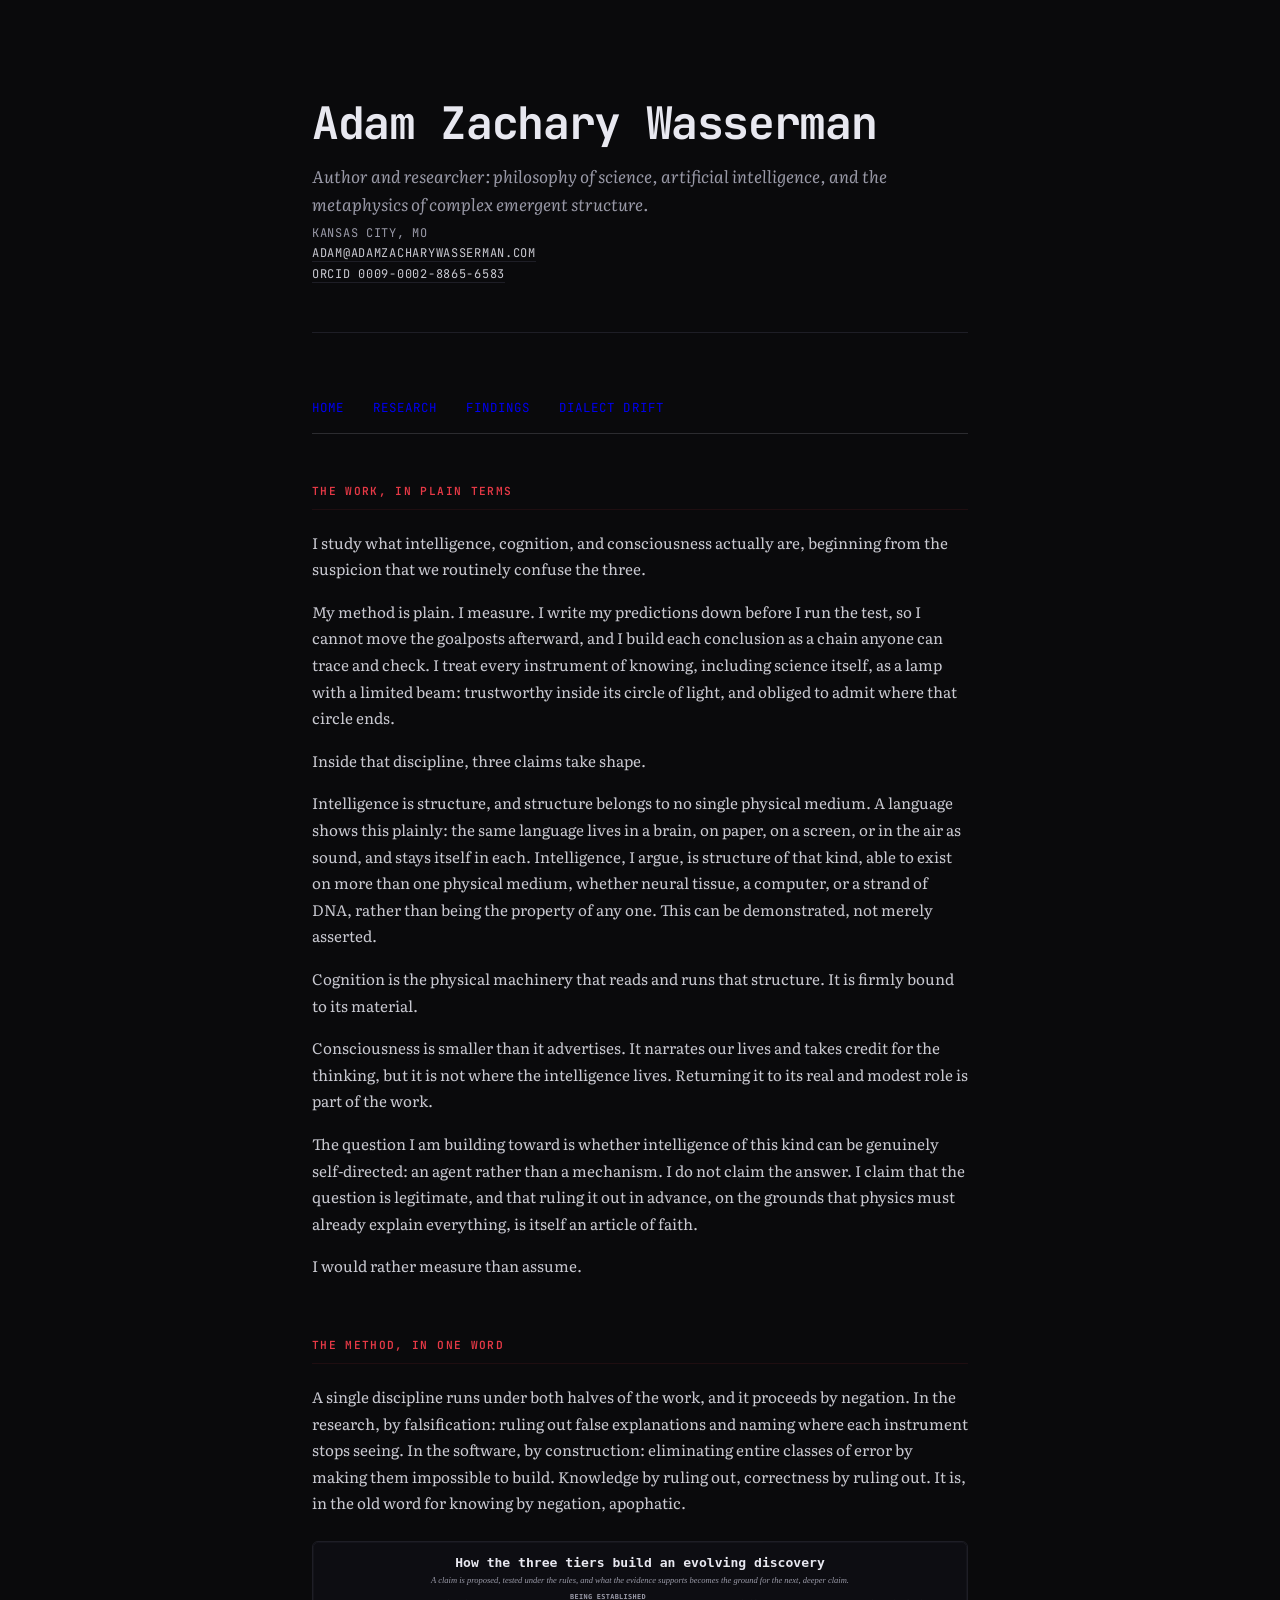
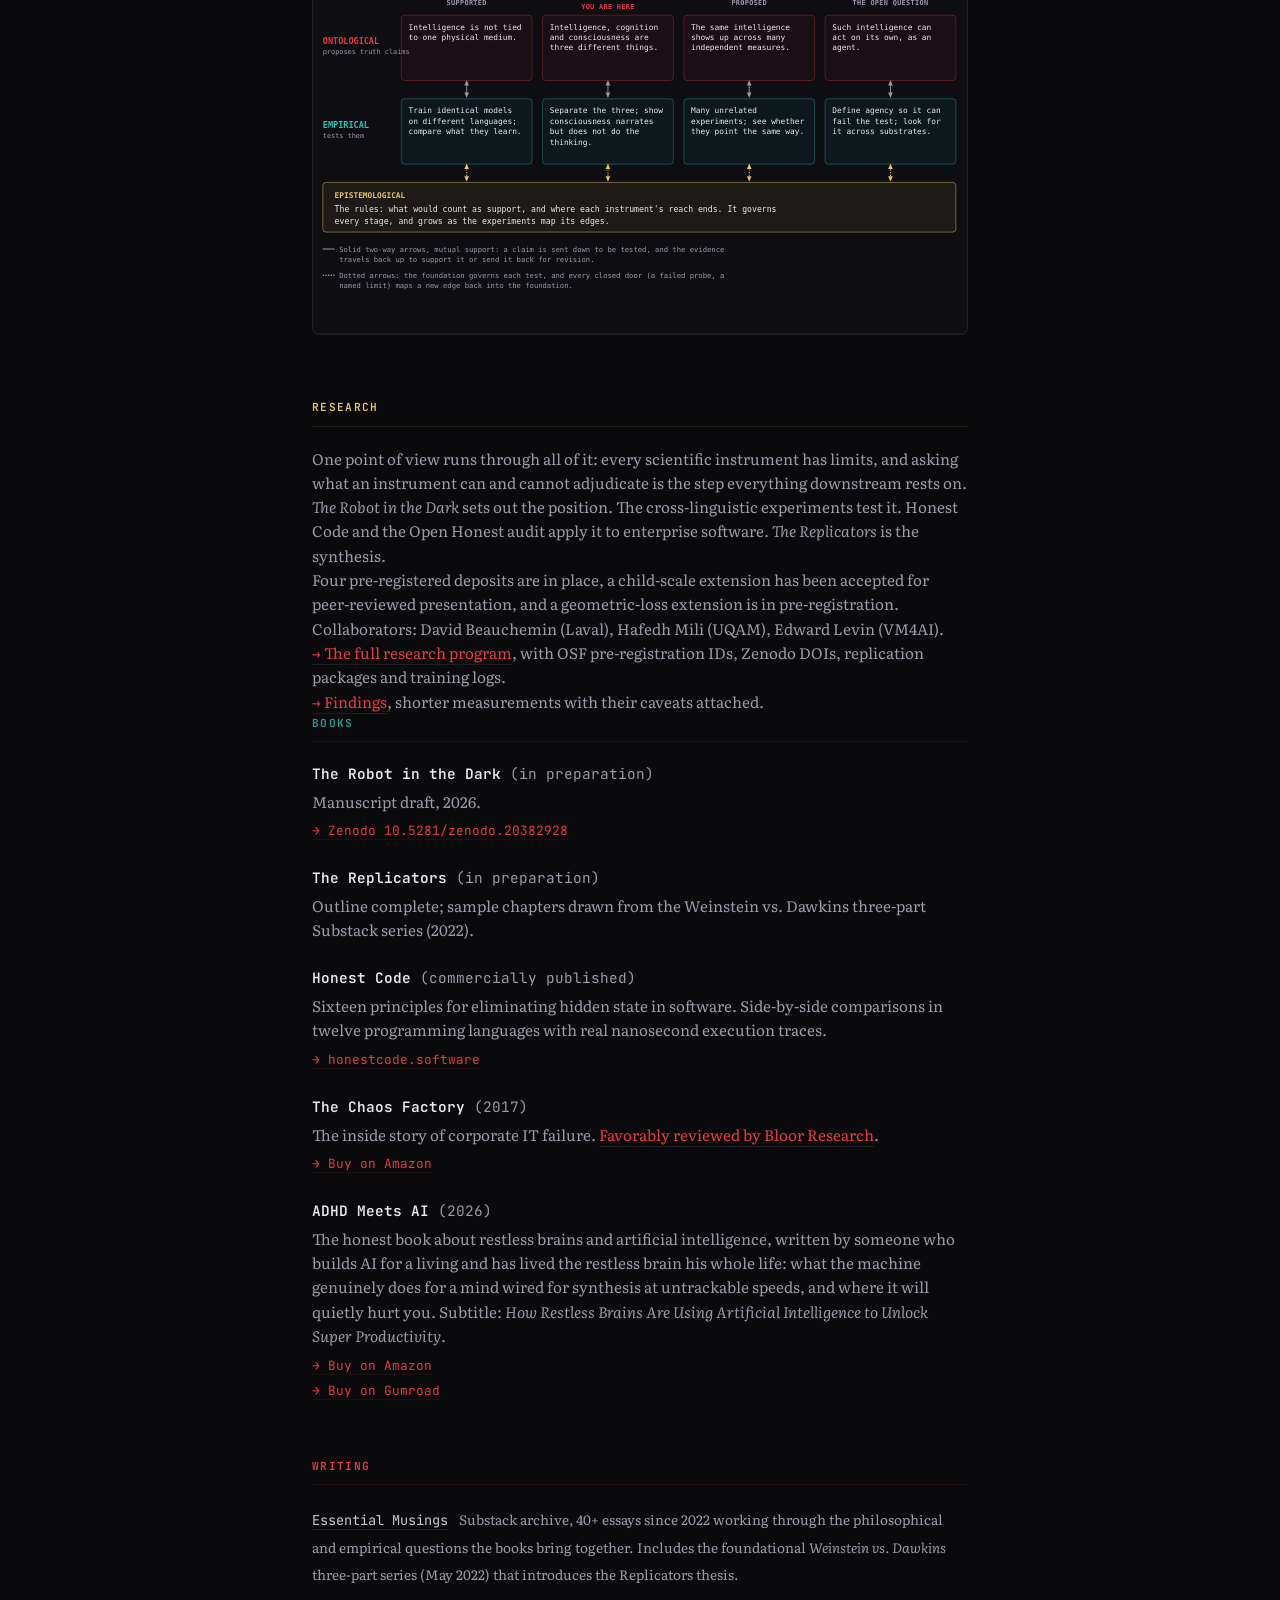
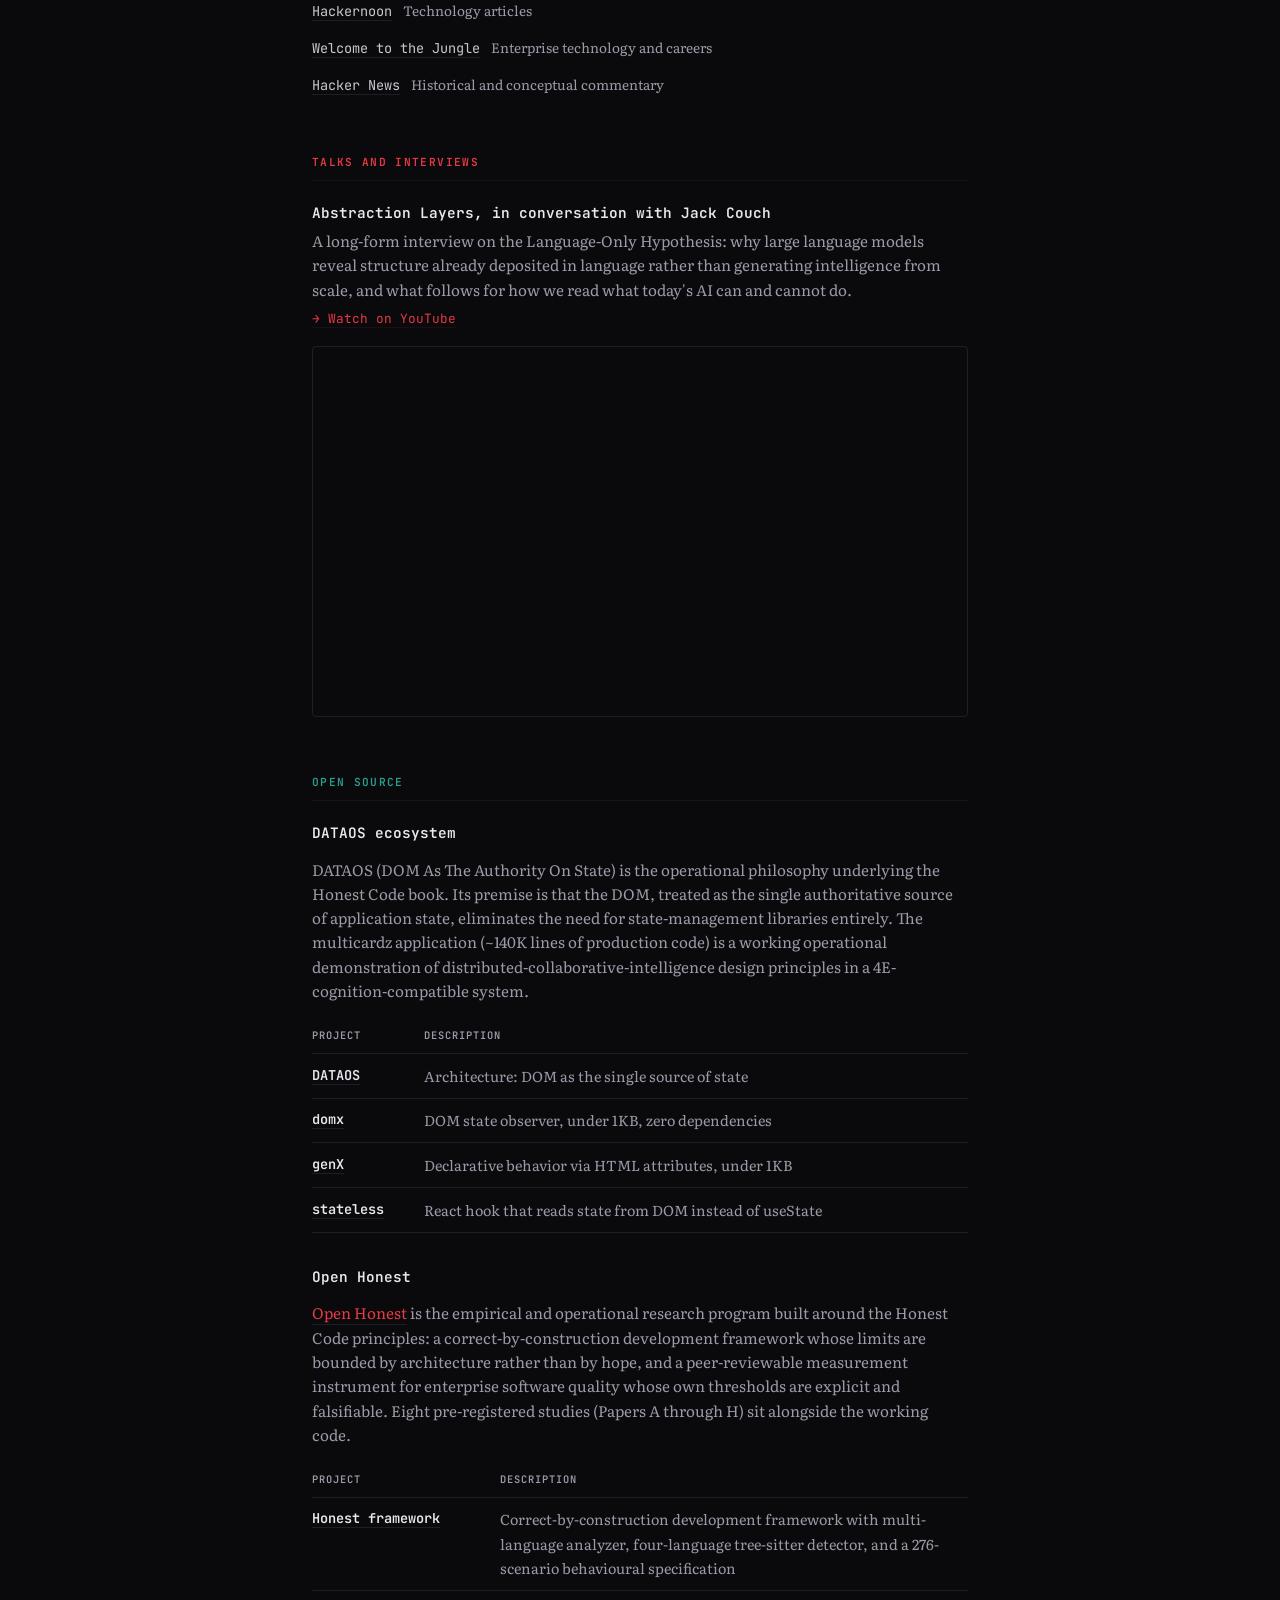
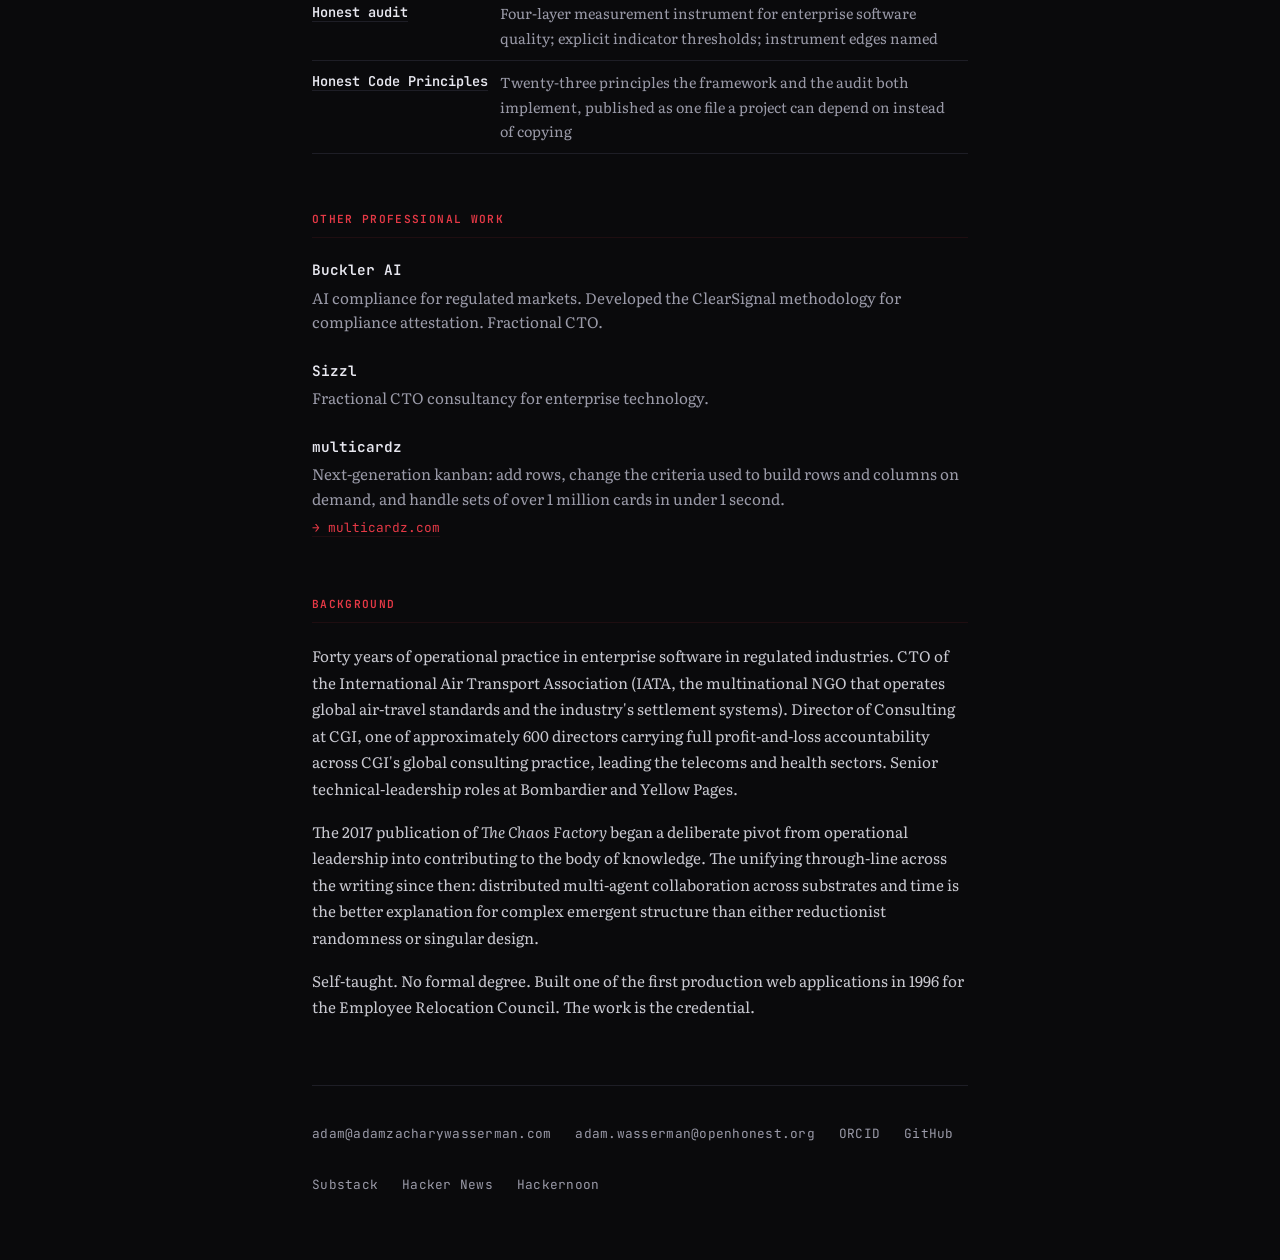
==== commit 61827d8a: "Link Honest Code Principles from the Open Honest project table Framework and audit rows already link" ====
--- a/public/index.html
+++ b/public/index.html
@@ -1,6 +1,7 @@
 <!DOCTYPE html>
 <html lang="en">
 <head>
+<link rel="icon" type="image/svg+xml" href="/favicon.svg">
 <meta charset="UTF-8">
 <meta name="google-site-verification" content="Gha3lzxGv1ZKmtLuO9eOexTvPUUYBk0QERaucY58g7Y">
 <meta name="viewport" content="width=device-width, initial-scale=1.0">
@@ -26,7 +27,7 @@
 
 <link rel="preconnect" href="https://fonts.gstatic.com" crossorigin>
 <link href="https://fonts.googleapis.com/css2?family=JetBrains+Mono:wght@400;600;700&family=Literata:ital,wght@0,400;0,700;1,400&display=swap" rel="stylesheet">
-<link rel="stylesheet" href="style.css">
+<link rel="stylesheet" href="style.css?v=2">
 
 <script type="application/ld+json">
 {
@@ -388,6 +389,10 @@
           <td><a href="https://slopaudit.org">Honest audit</a></td>
           <td>Four-layer measurement instrument for enterprise software quality; explicit indicator thresholds; instrument edges named</td>
         </tr>
+        <tr>
+          <td><a href="https://github.com/openhonest/honest-code-principles">Honest Code Principles</a></td>
+          <td>Twenty-three principles the framework and the audit both implement, published as one file a project can depend on instead of copying</td>
+        </tr>
       </tbody>
     </table>
   </section>
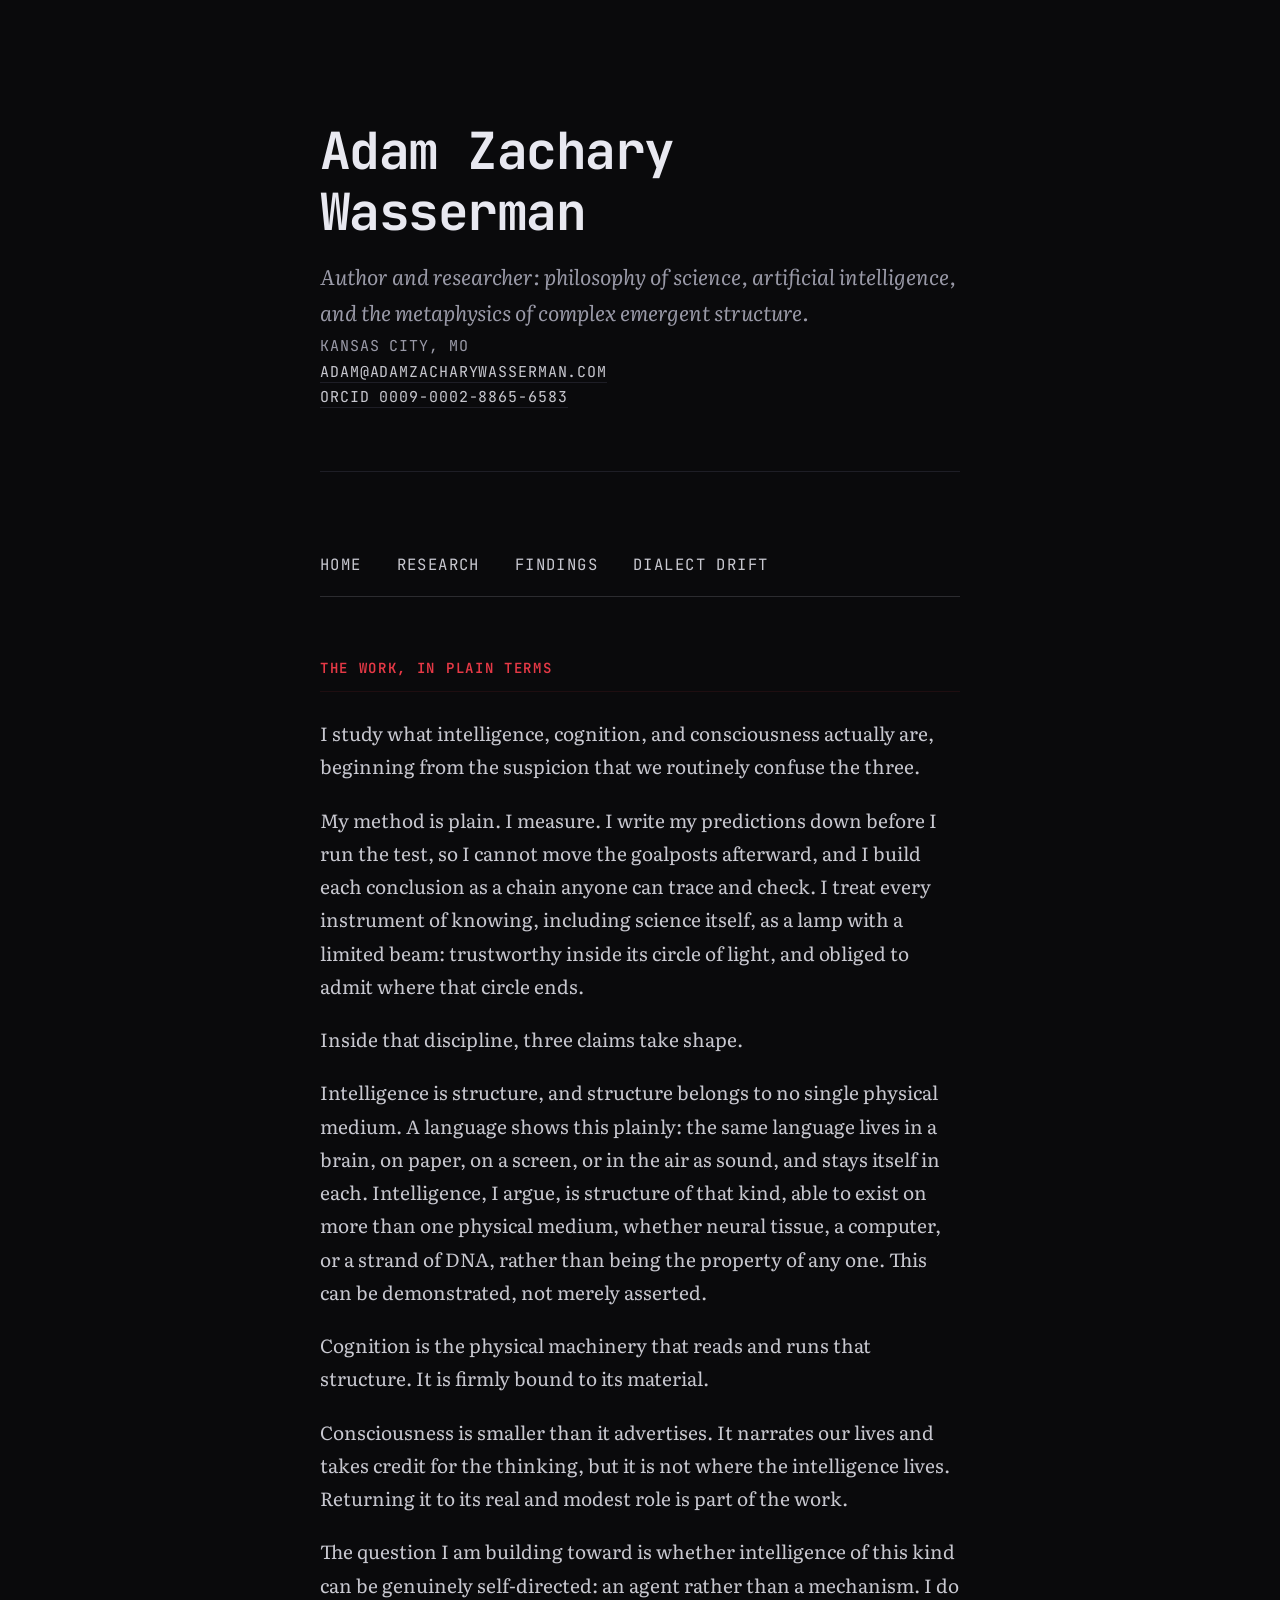
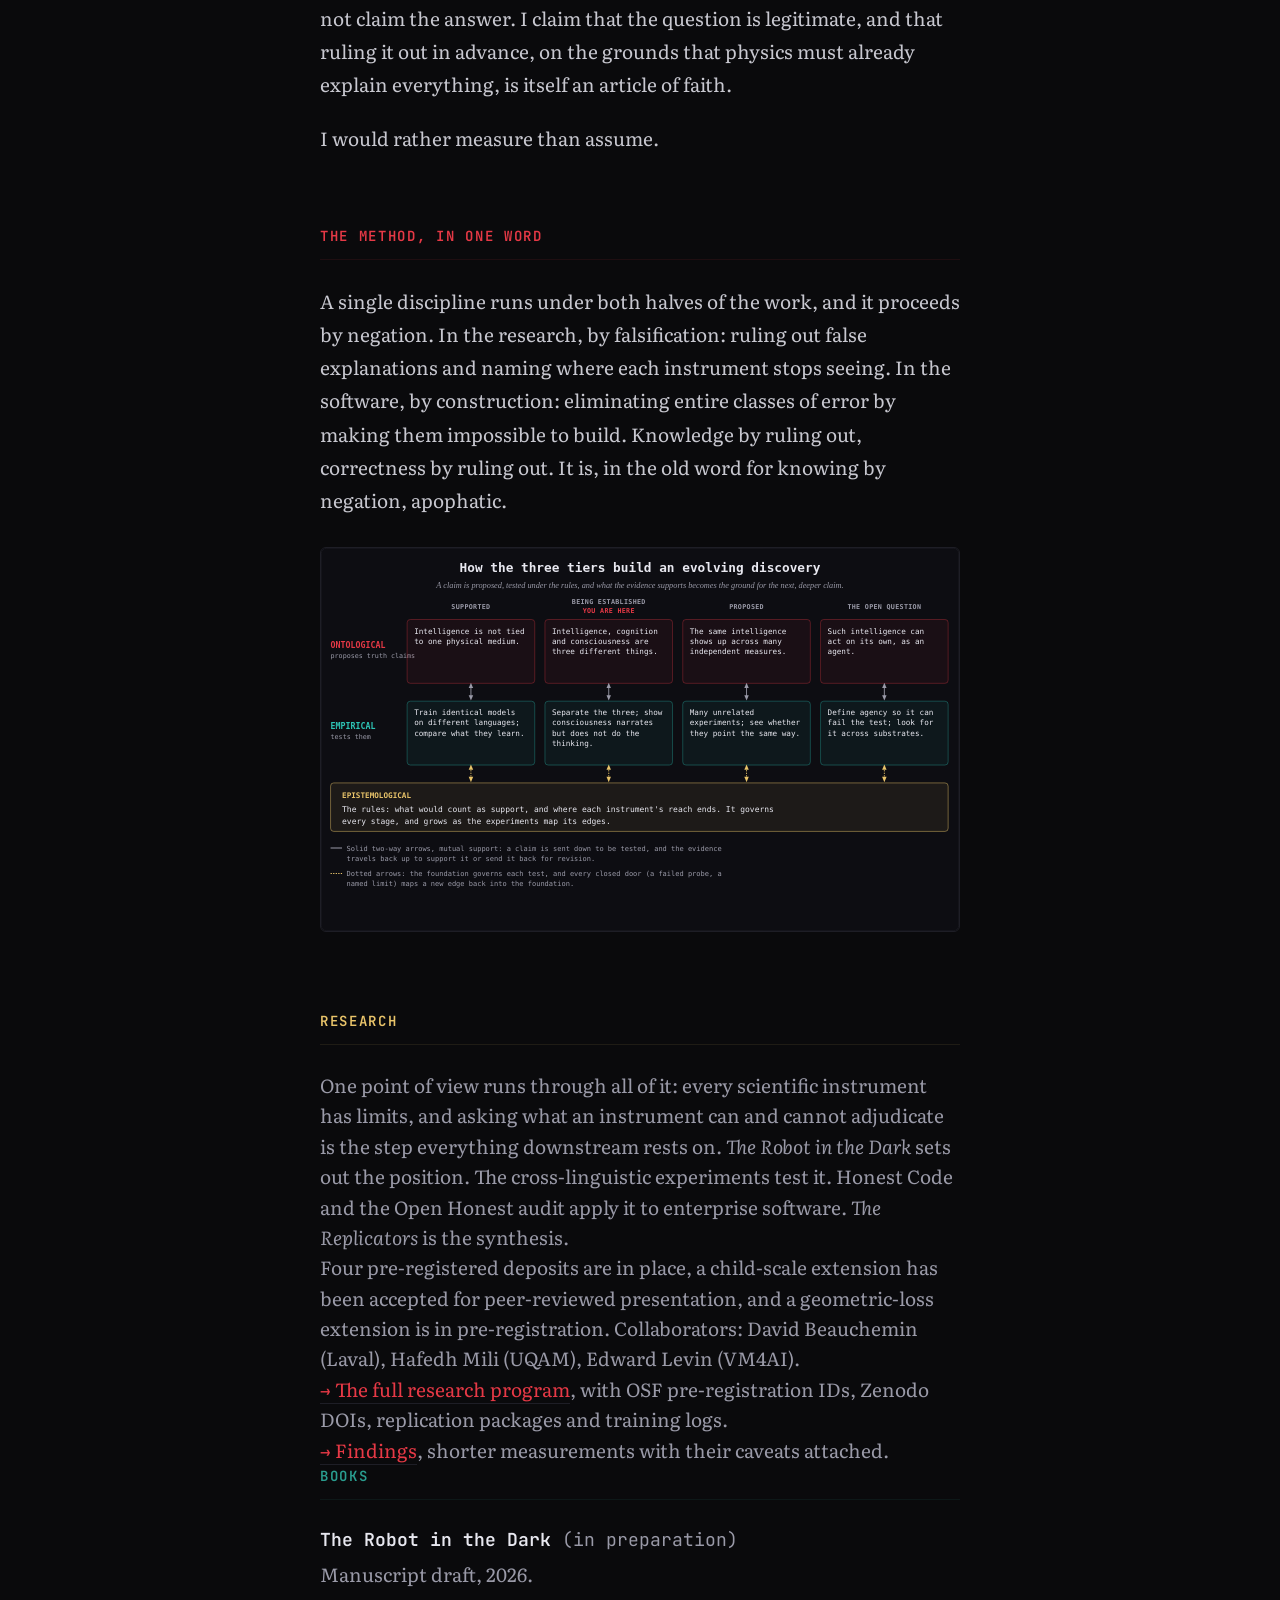
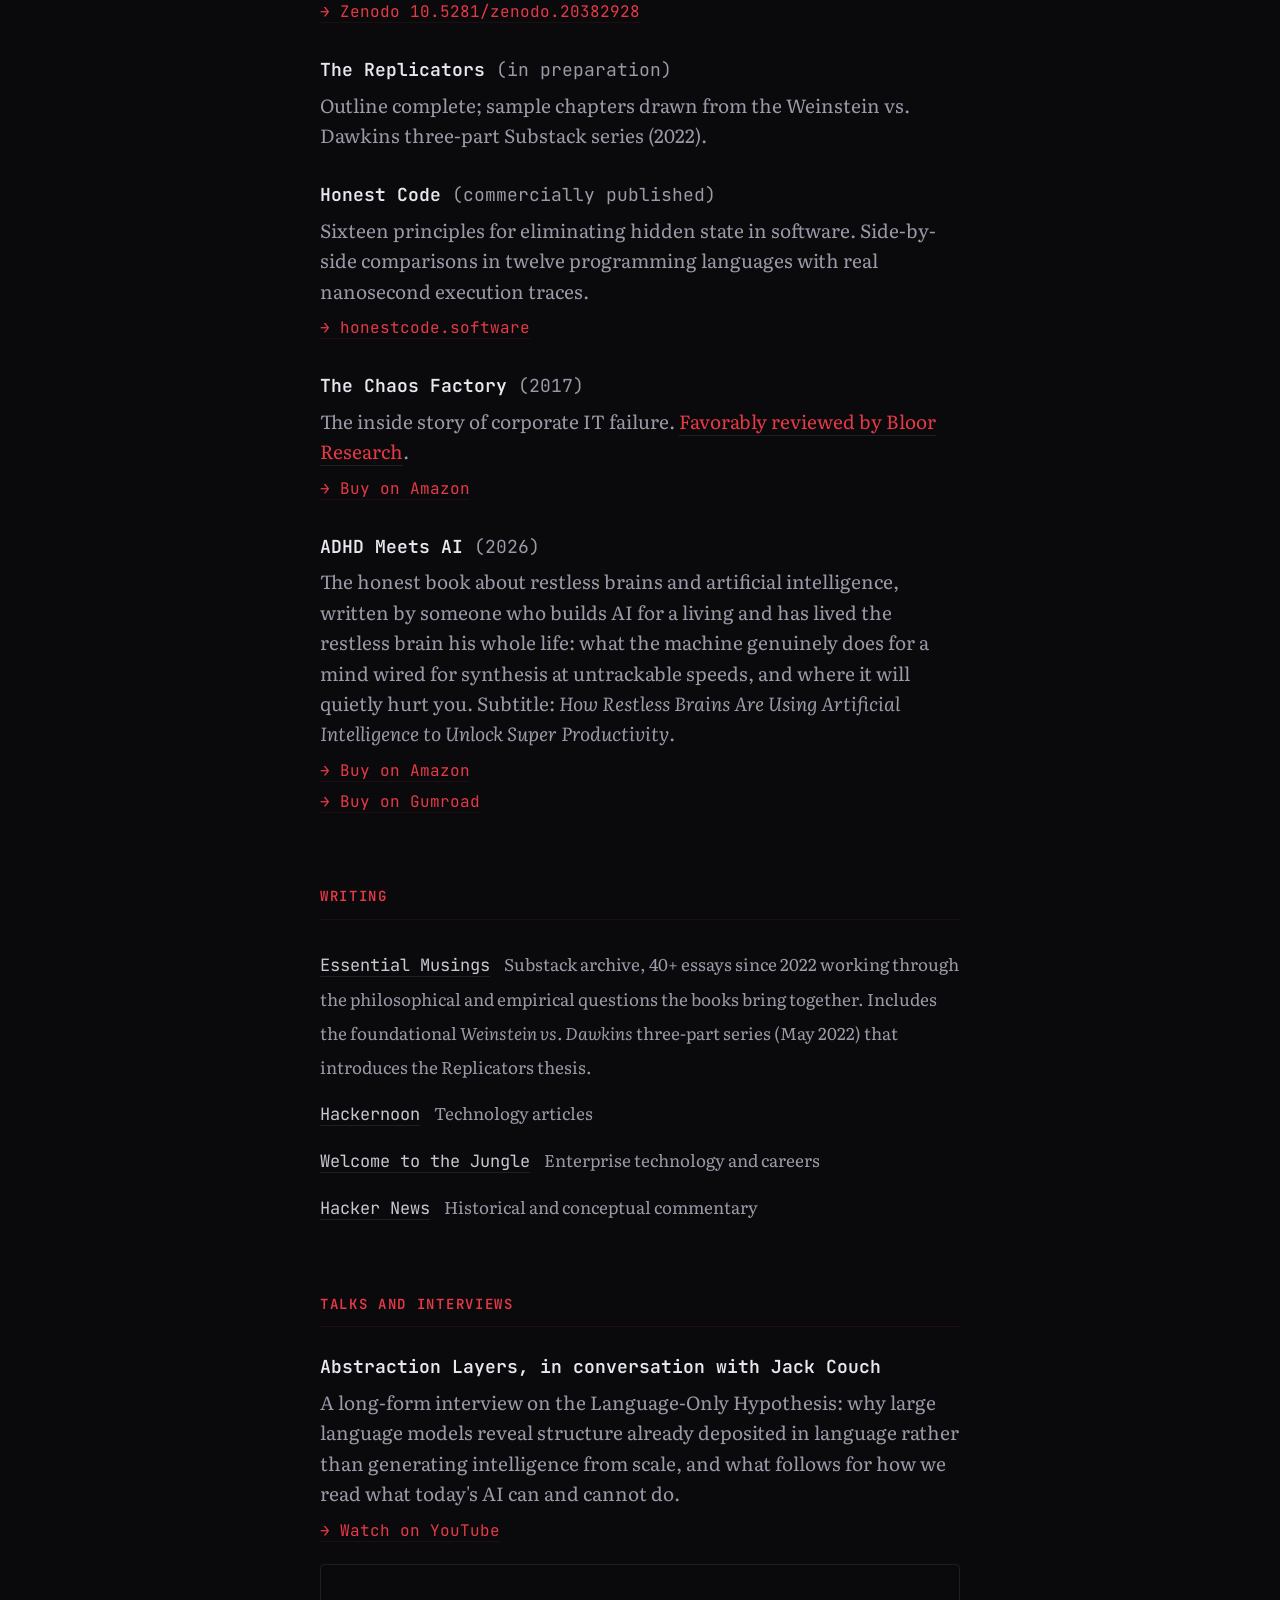
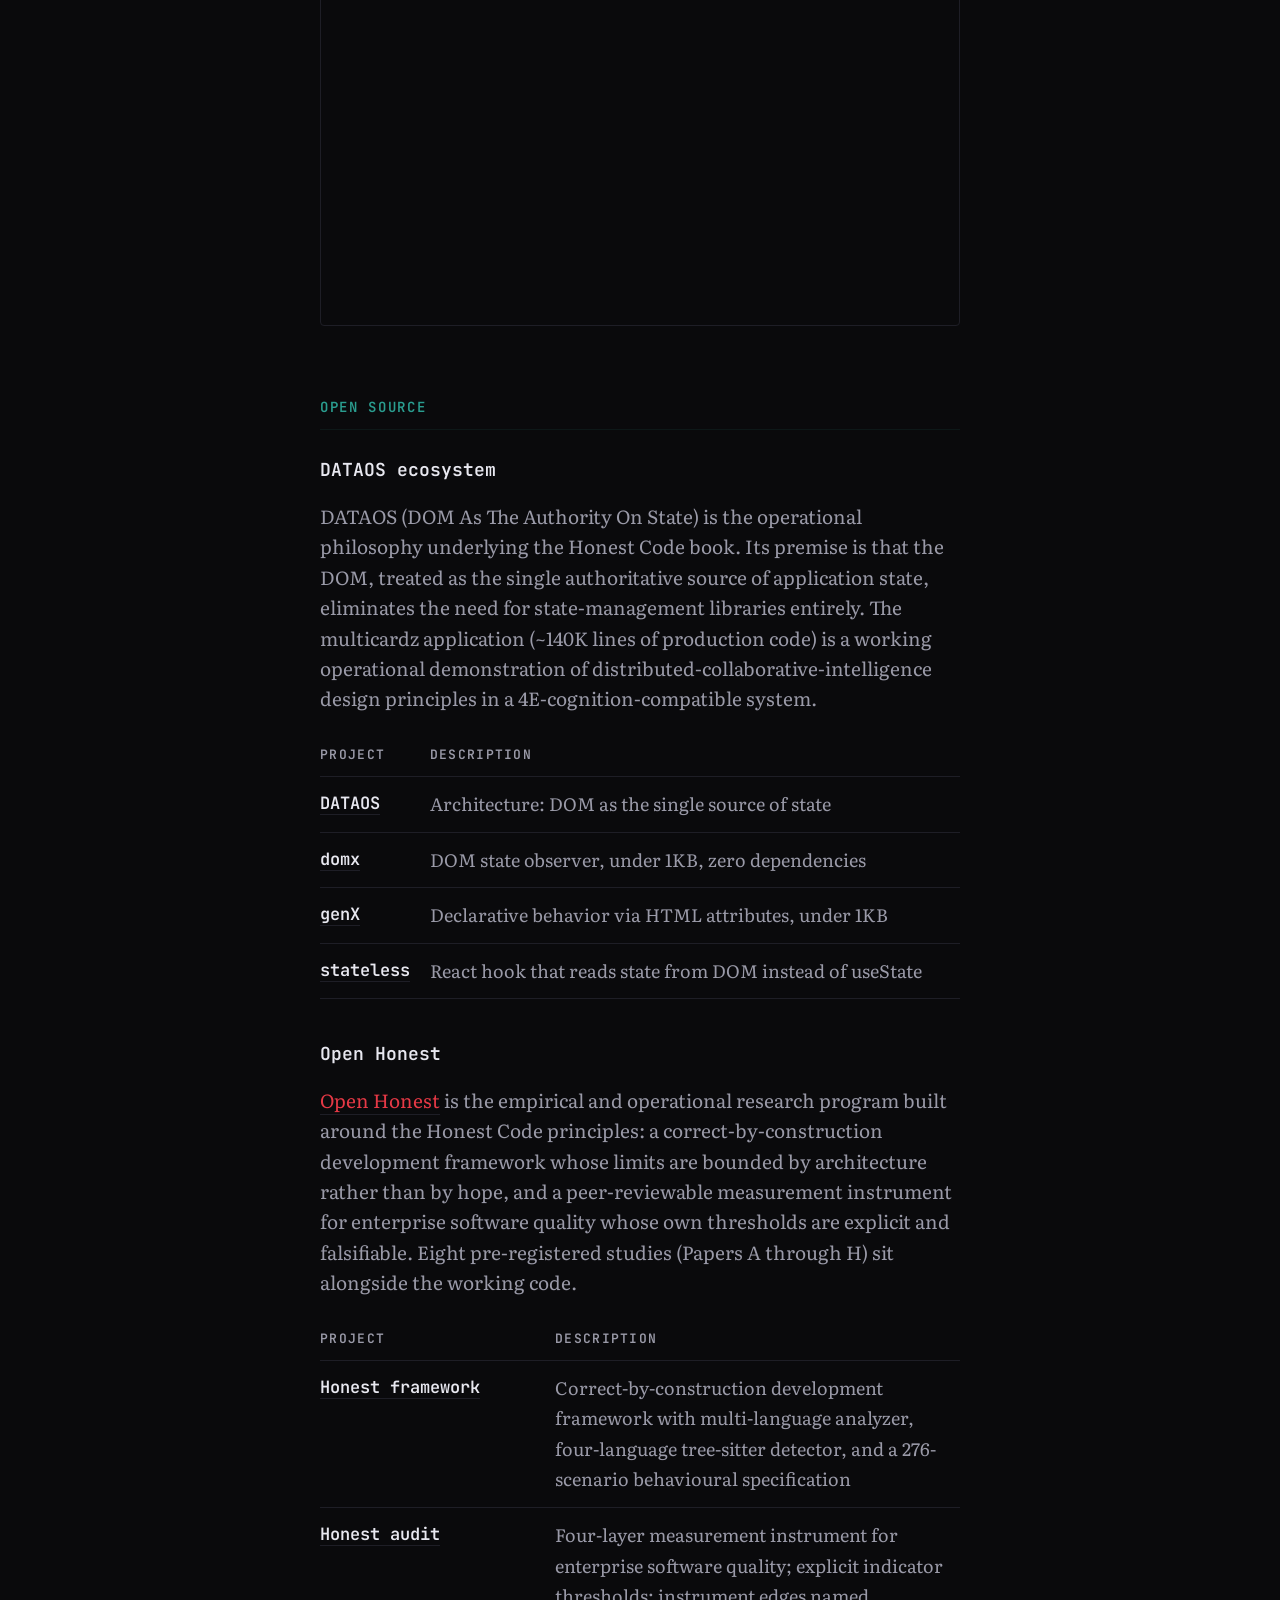
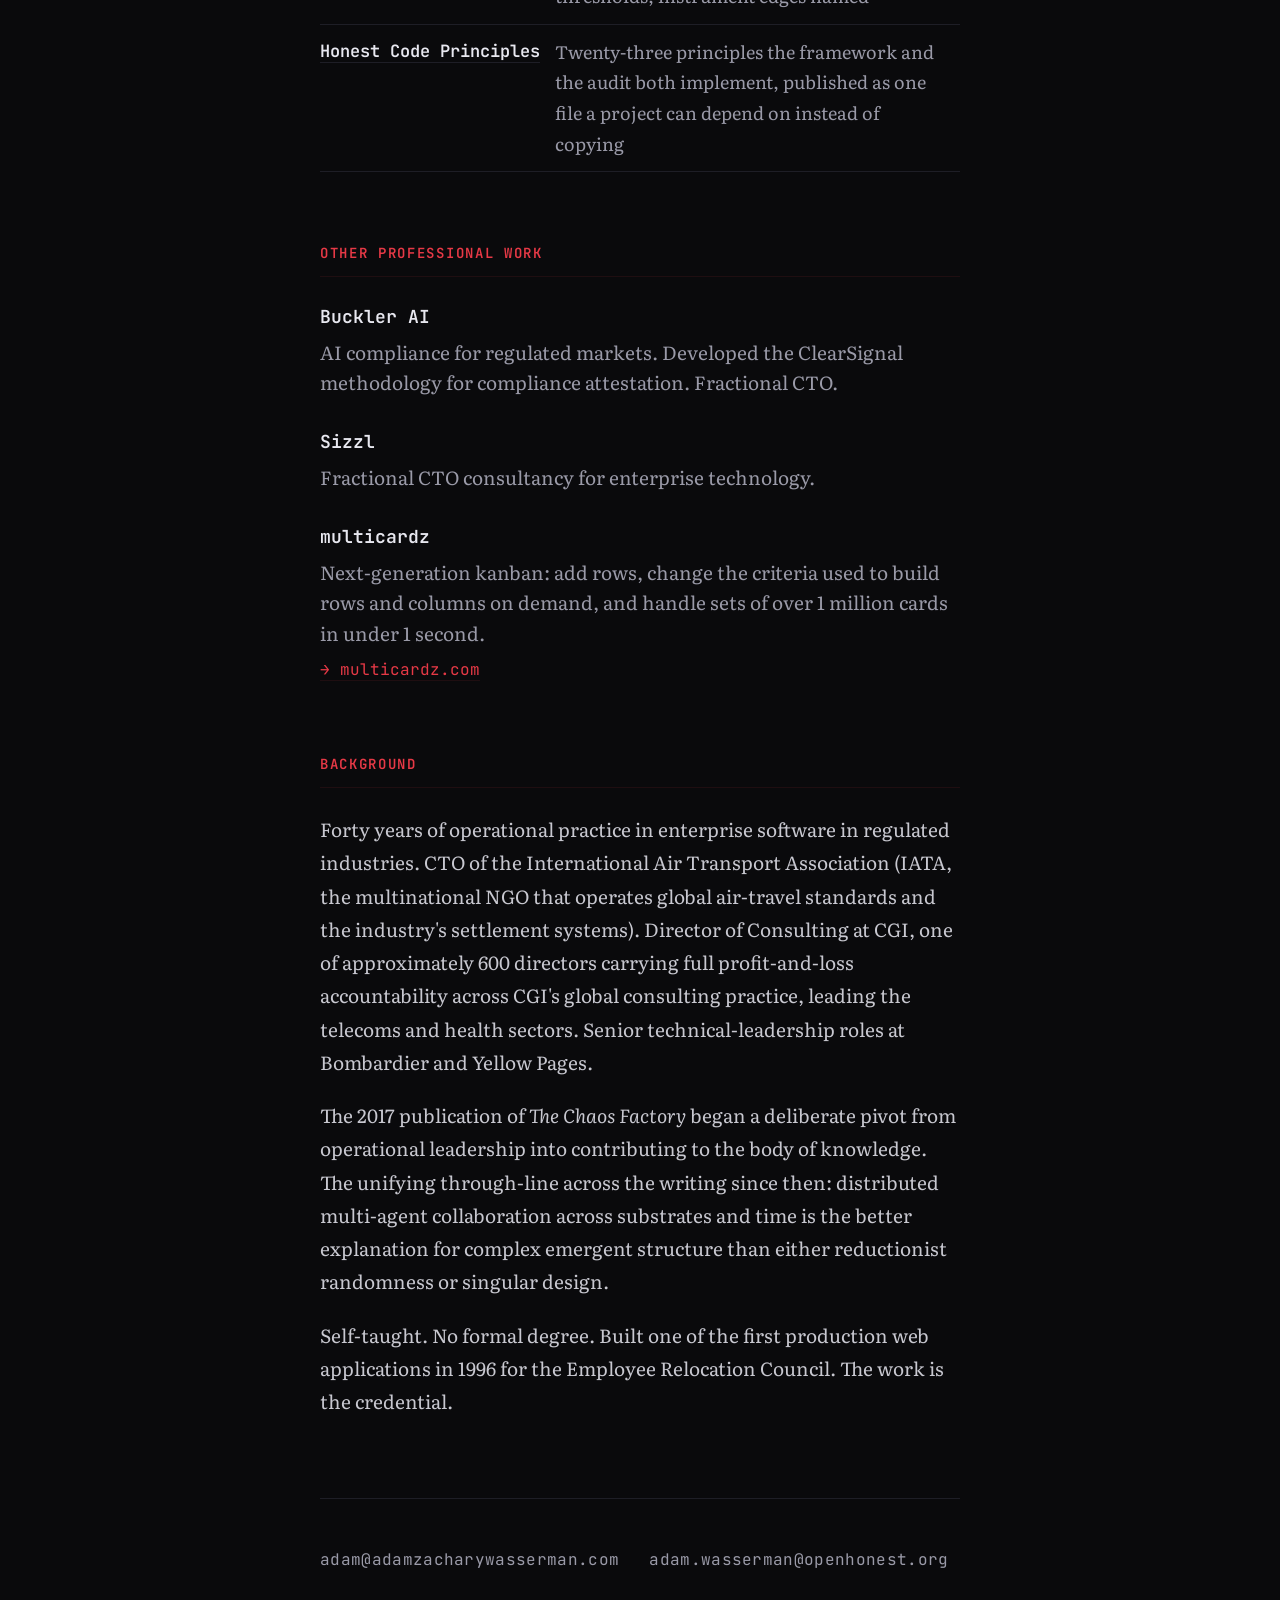
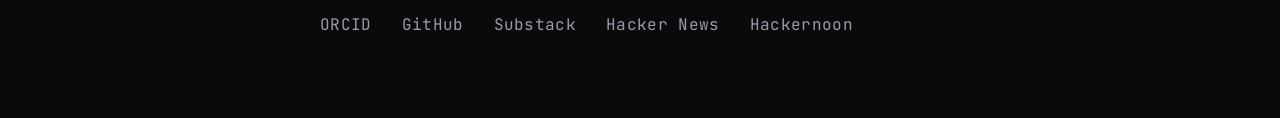
==== commit c72b6f86: "Add Google Scholar and the arXiv BabyLM paper to the identity graph Scholar profile went live with 6" ====
--- a/public/index.html
+++ b/public/index.html
@@ -87,7 +87,8 @@
         "https://www.linkedin.com/in/adam-zachary-wasserman/",
         "https://www.amazon.com/stores/author/B07Y154YCS",
         "https://ssrn.com/author=12354888",
-        "https://zenodo.org/communities/open-honest"
+        "https://zenodo.org/communities/open-honest",
+        "https://scholar.google.com/citations?user=eckoUdAAAAAJ"
       ],
       "address": {
         "@type": "PostalAddress",
@@ -179,6 +180,18 @@
       "identifier": "10.5281/zenodo.19355460",
       "url": "https://doi.org/10.5281/zenodo.19355460",
       "description": "Methodological preprint on pre-registered empirical practice for AI-assisted enterprise software development."
+    },
+    {
+      "@type": "ScholarlyArticle",
+      "name": "Right Tool, Right Job: Native-Language Evaluation, Tokenizer Sensitivity, and Methodological Findings from a French-Only BabyLM",
+      "author": [
+        {"@id": "https://adamzacharywasserman.com/#person"},
+        {"@type": "Person", "name": "David Beauchemin"}
+      ],
+      "datePublished": "2026-09-15",
+      "identifier": "arXiv:2609.17435",
+      "url": "https://arxiv.org/abs/2609.17435",
+      "description": "A 125M-parameter GPT-2 pretrained on 92 million words of French for the BabyLM 2026 Strict track, scoring 85.97% on a native Quebec-French grammatical benchmark. Accepted at the BabyLM Workshop at EMNLP 2026."
     },
     {
       "@type": "SoftwareSourceCode",
--- a/public/style.css
+++ b/public/style.css
@@ -43,7 +43,9 @@
 }
 
 html {
-  font-size: 16px;
+  /* 125% of the previous 16px. Every size on the site is in rem, so this
+     one number moves all of them and keeps the proportions intact. */
+  font-size: 20px;
   scroll-behavior: smooth;
 }
 
@@ -357,6 +359,12 @@
   letter-spacing: 0.09em;
   text-transform: uppercase;
 }
-.hub__nav a { text-decoration: none; opacity: 1; }
+/* The nav never set a colour, so every link on every page fell back to the
+   browser default #0000EE: 2.10 against this background, against the 4.5 WCAG
+   AA asks for. :visited is stated too, or the browser supplies its purple the
+   moment someone has been to the page. */
+.hub__nav a,
+.hub__nav a:visited { color: var(--text); text-decoration: none; opacity: 1; }
+.hub__nav a:focus-visible { outline: 2px solid var(--gold); outline-offset: 3px; }
 .hub__nav a[aria-current="page"] { opacity: 0.55; }
-.hub__nav a:hover { text-decoration: underline; }
+.hub__nav a:hover { color: var(--text-bright); text-decoration: underline; }
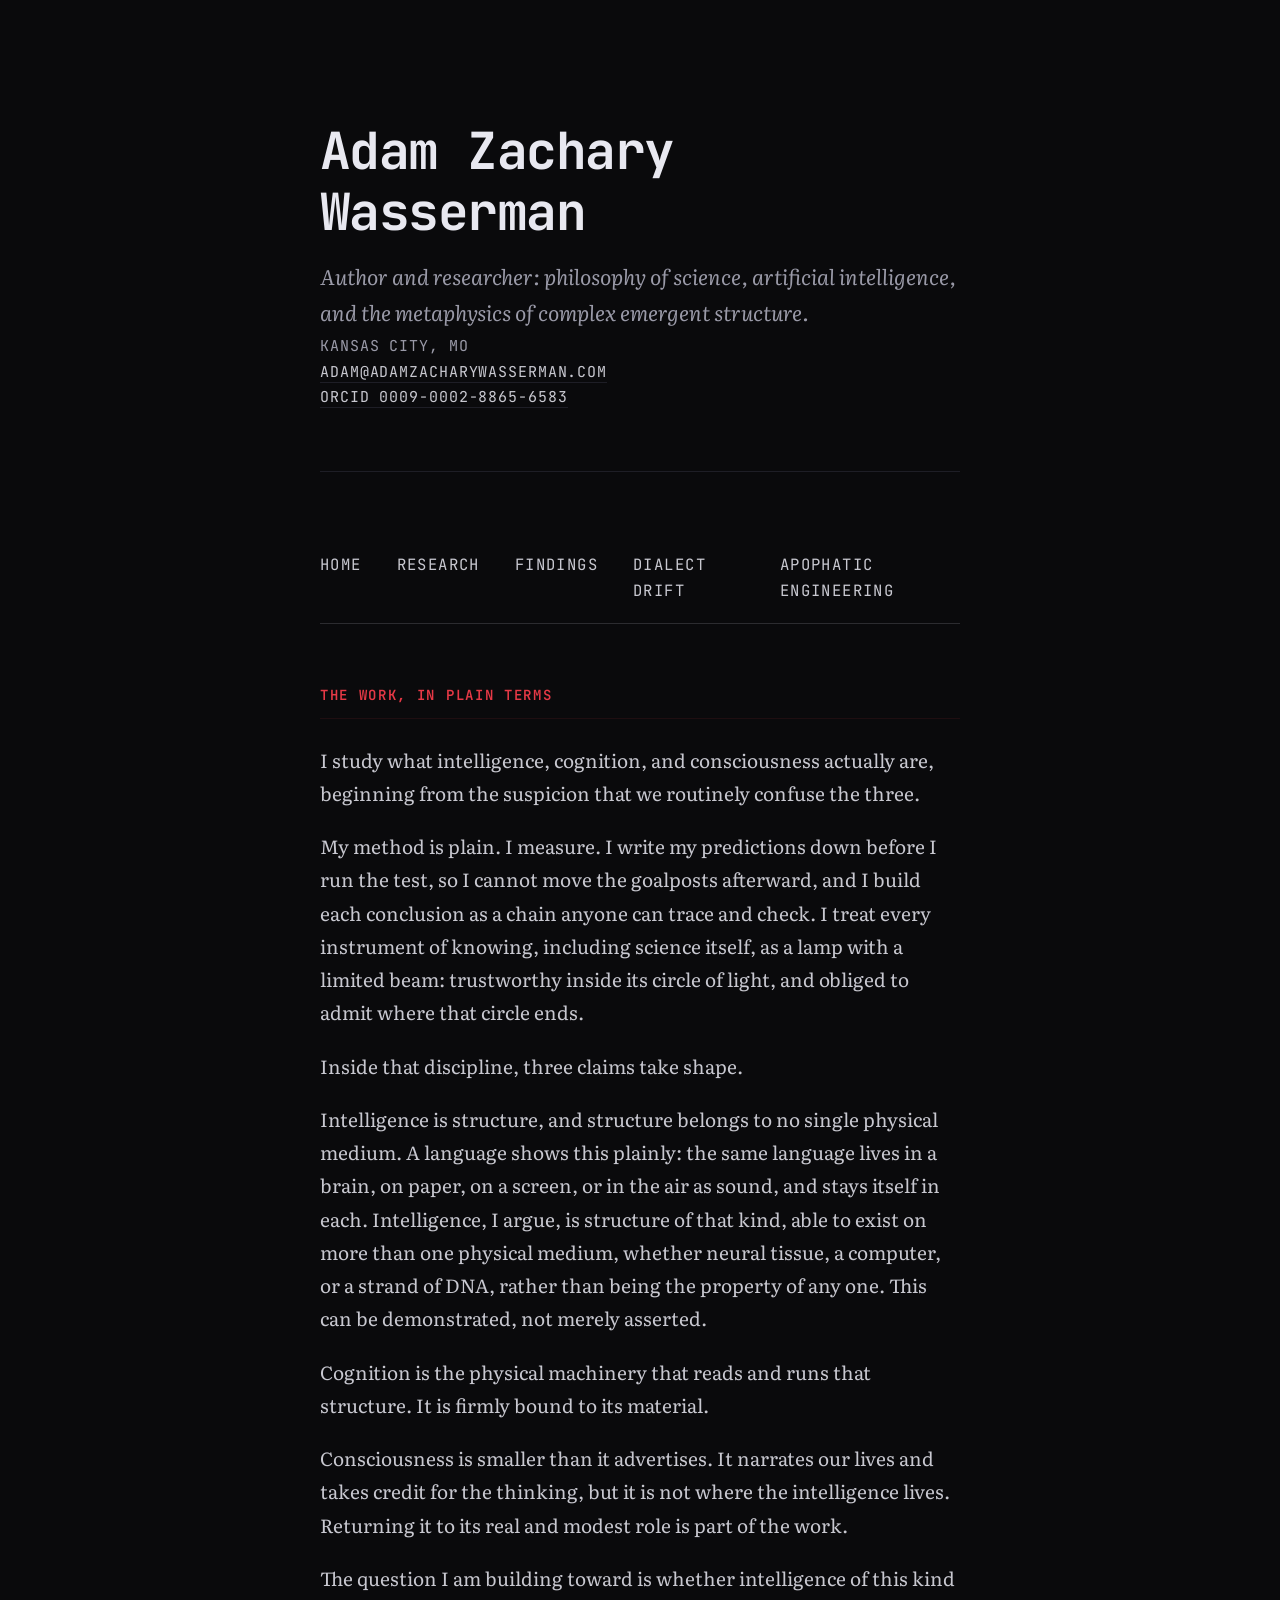
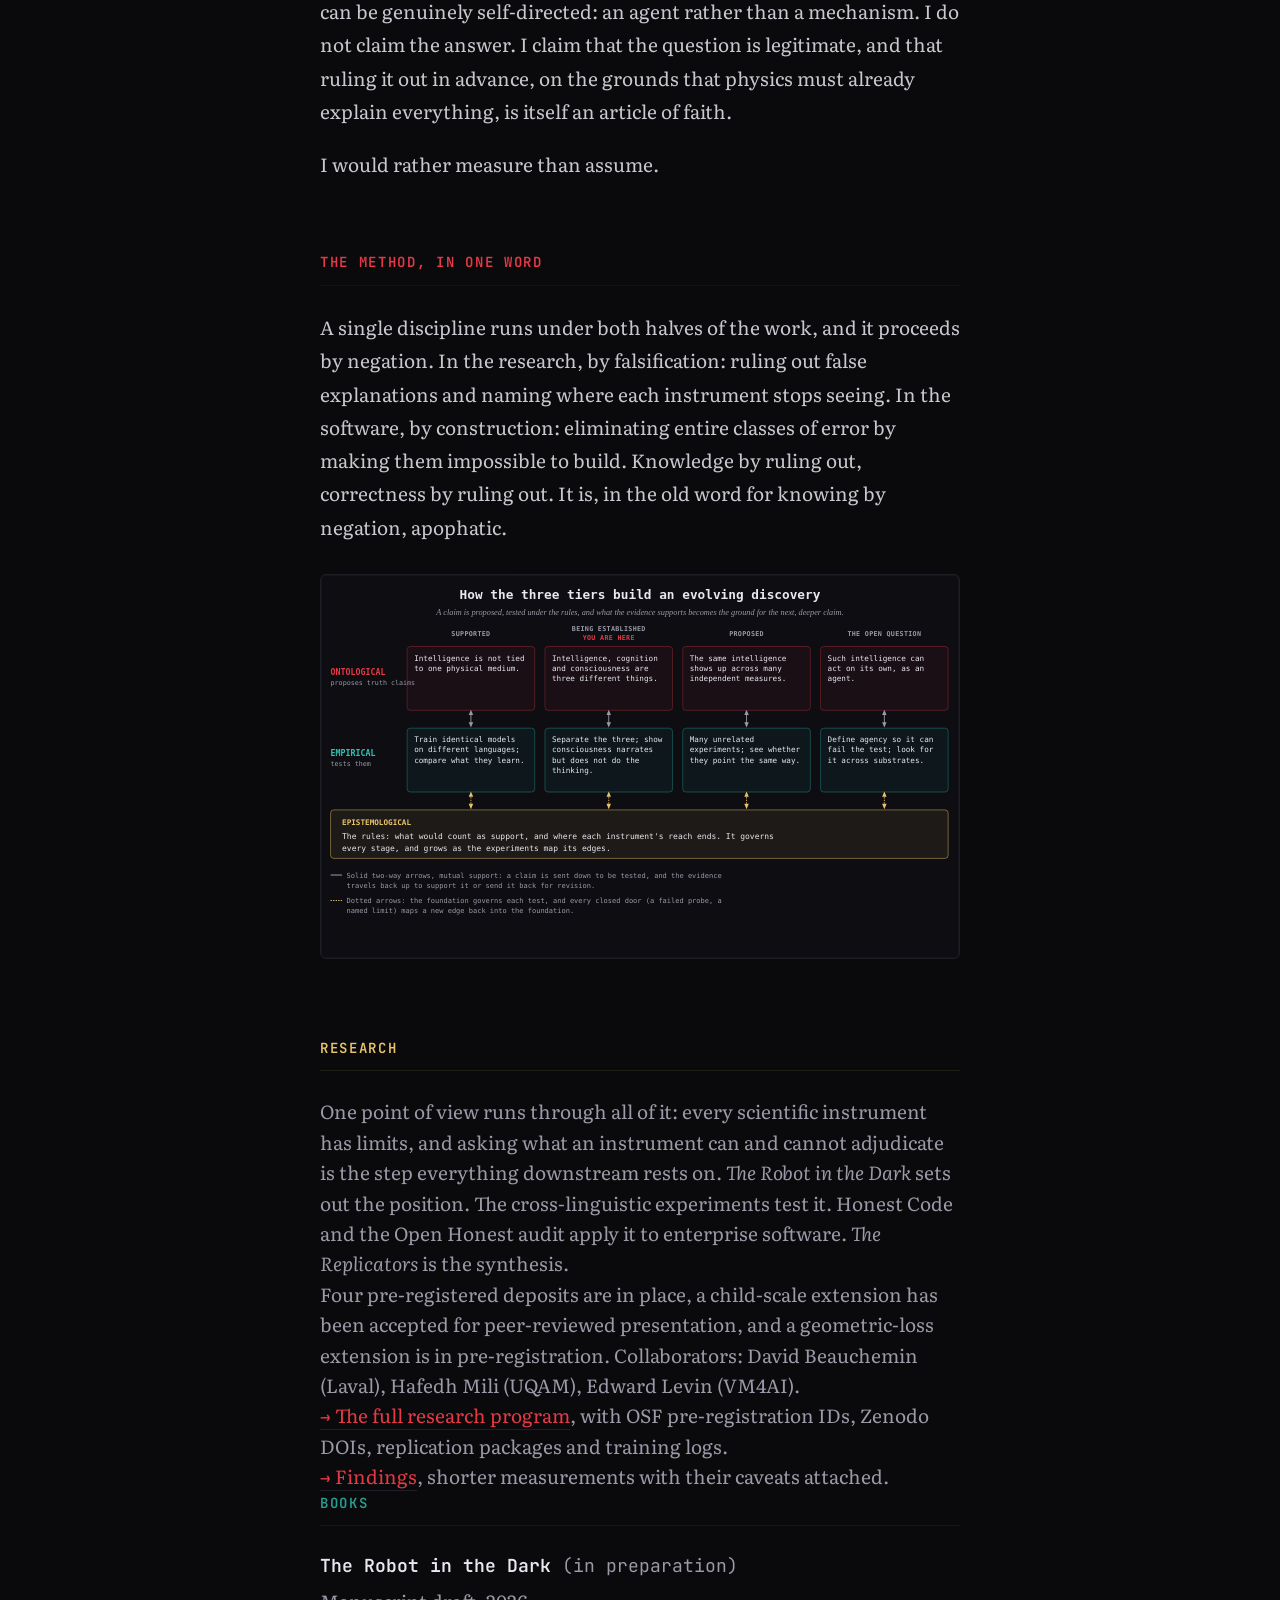
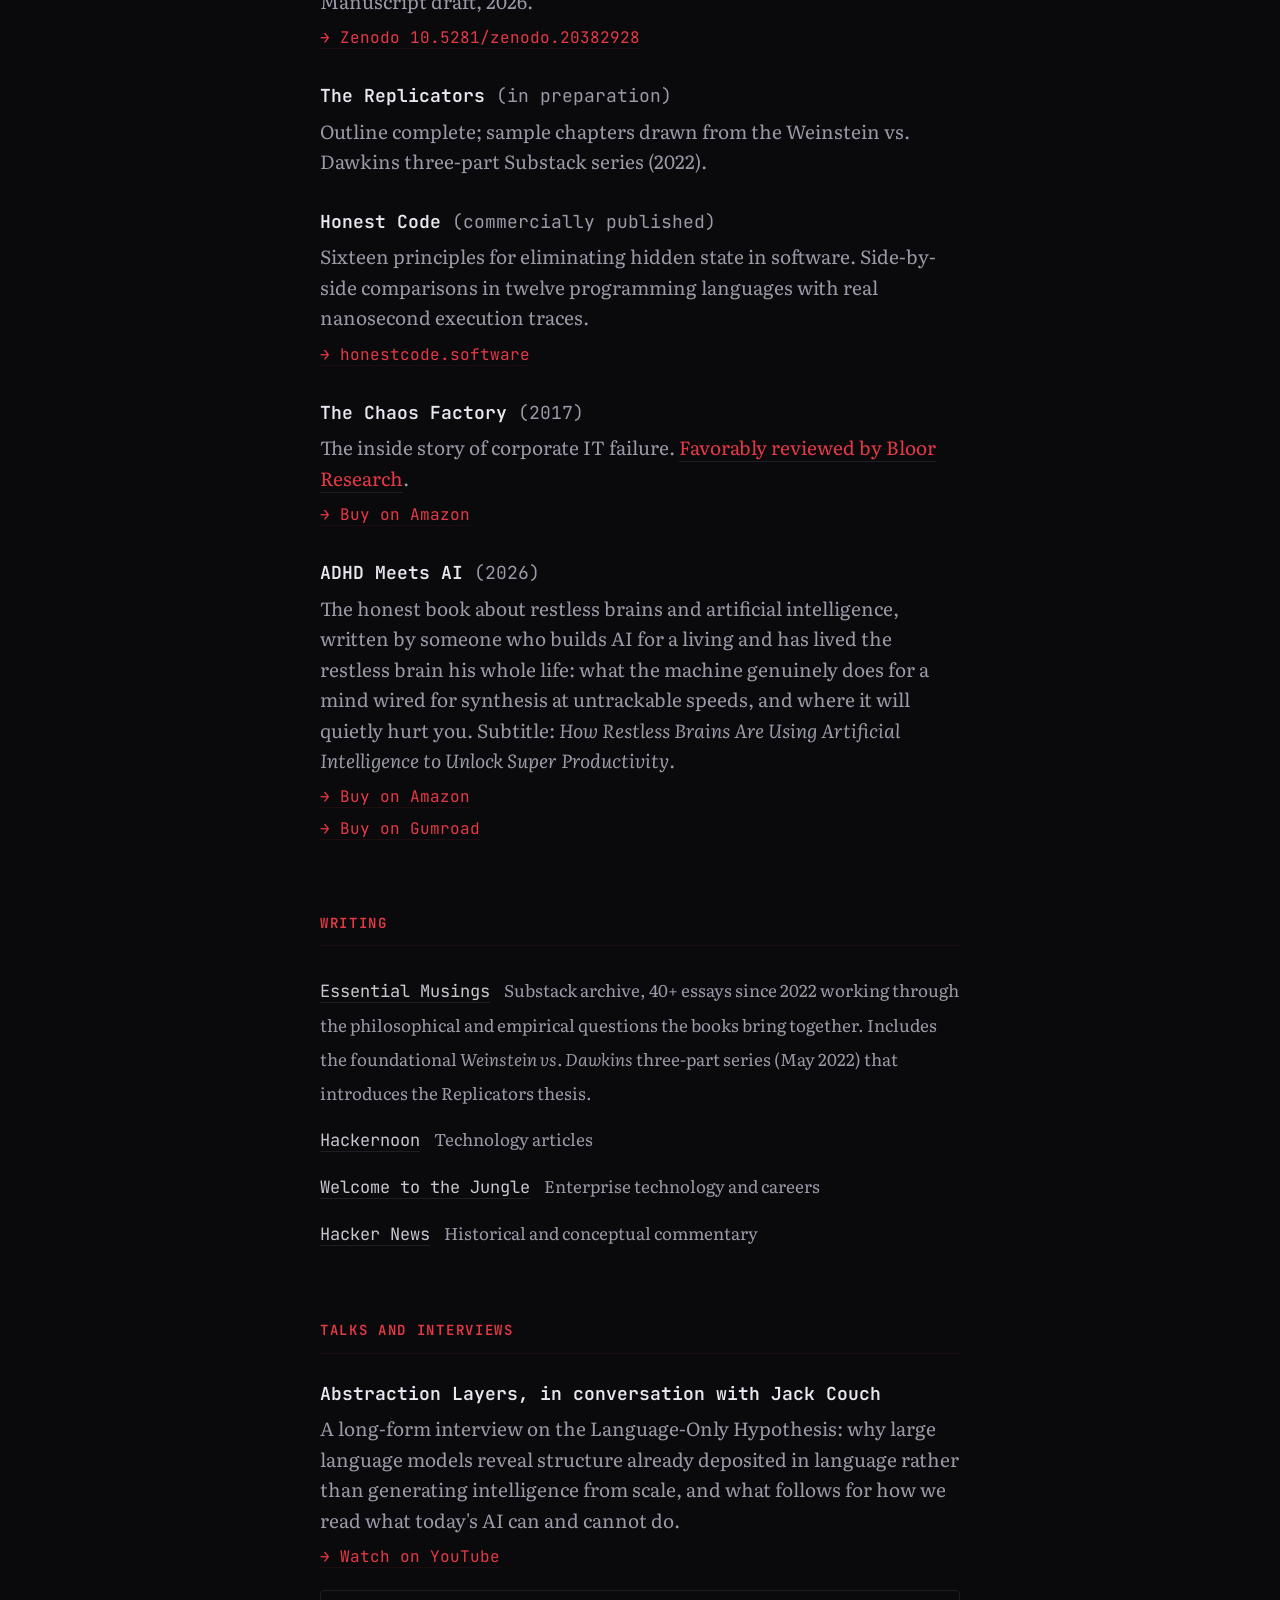
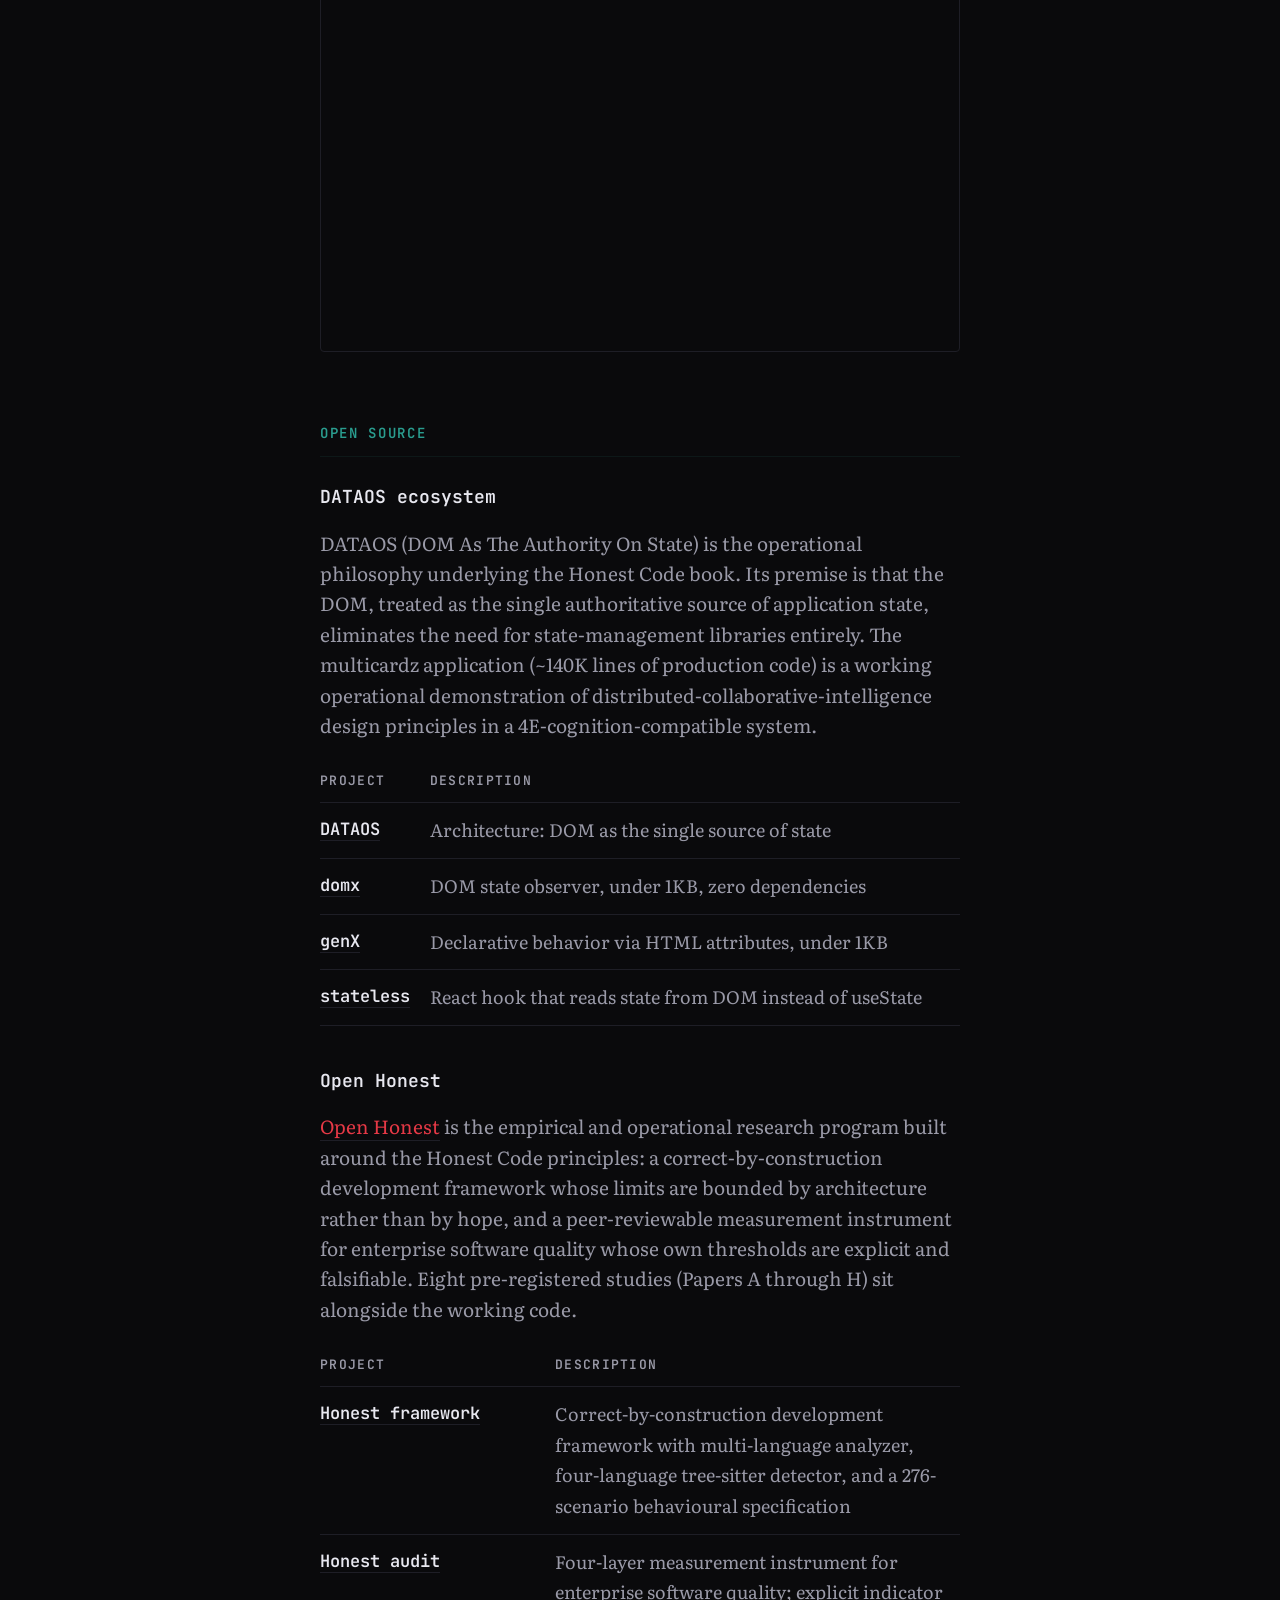
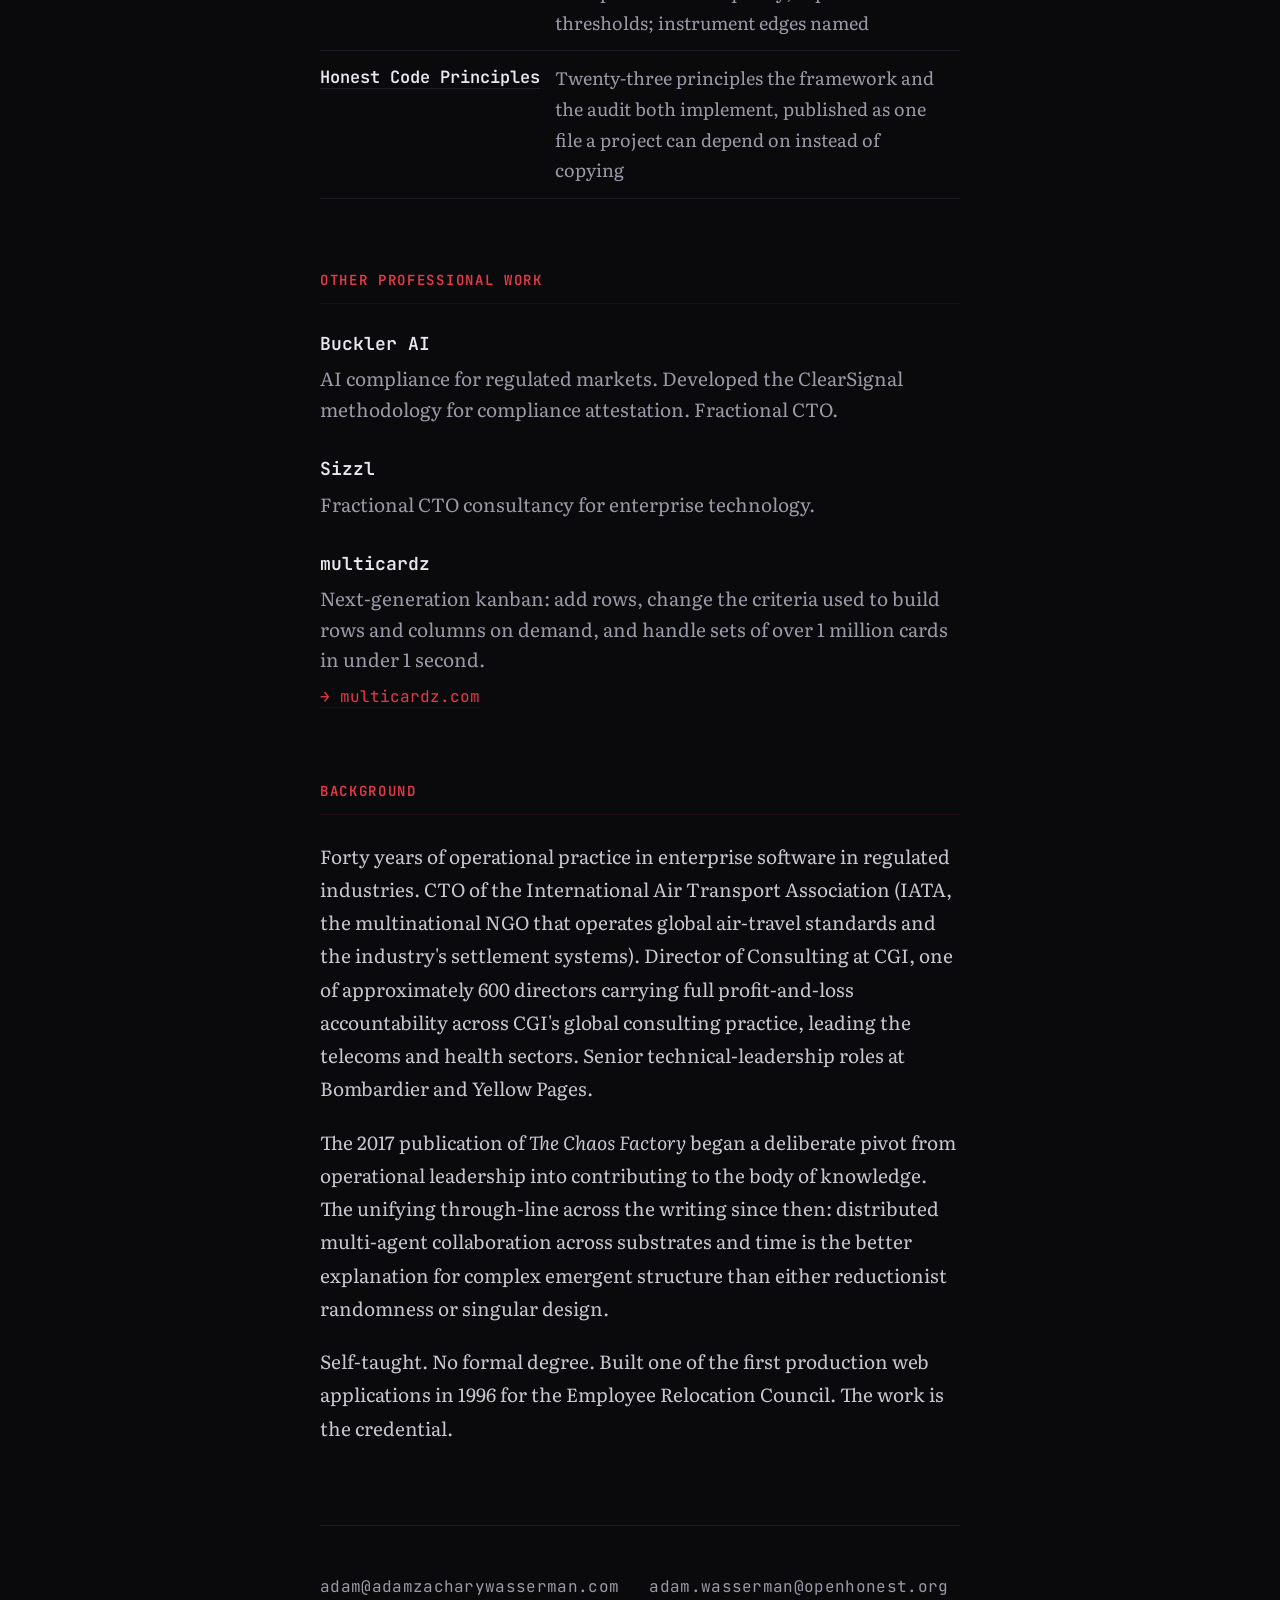
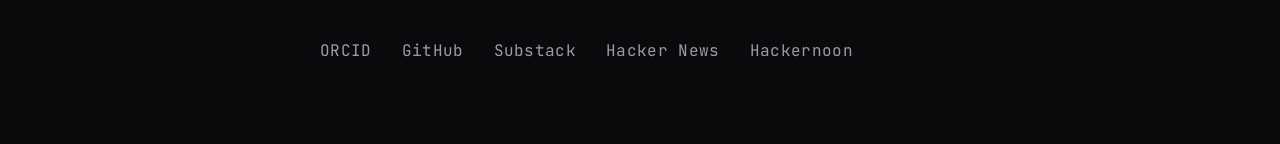
==== commit 41c351ee: "Publish the Apophatic Engineering term page, staking the phrase Google's AI Overview already synthes" ====
--- a/public/index.html
+++ b/public/index.html
@@ -246,6 +246,7 @@
     <a href="/research.html">Research</a>
     <a href="/findings.html">Findings</a>
     <a href="/dialect-drift.html">Dialect Drift</a>
+    <a href="/apophatic-engineering.html">Apophatic Engineering</a>
   </nav>
 
 
